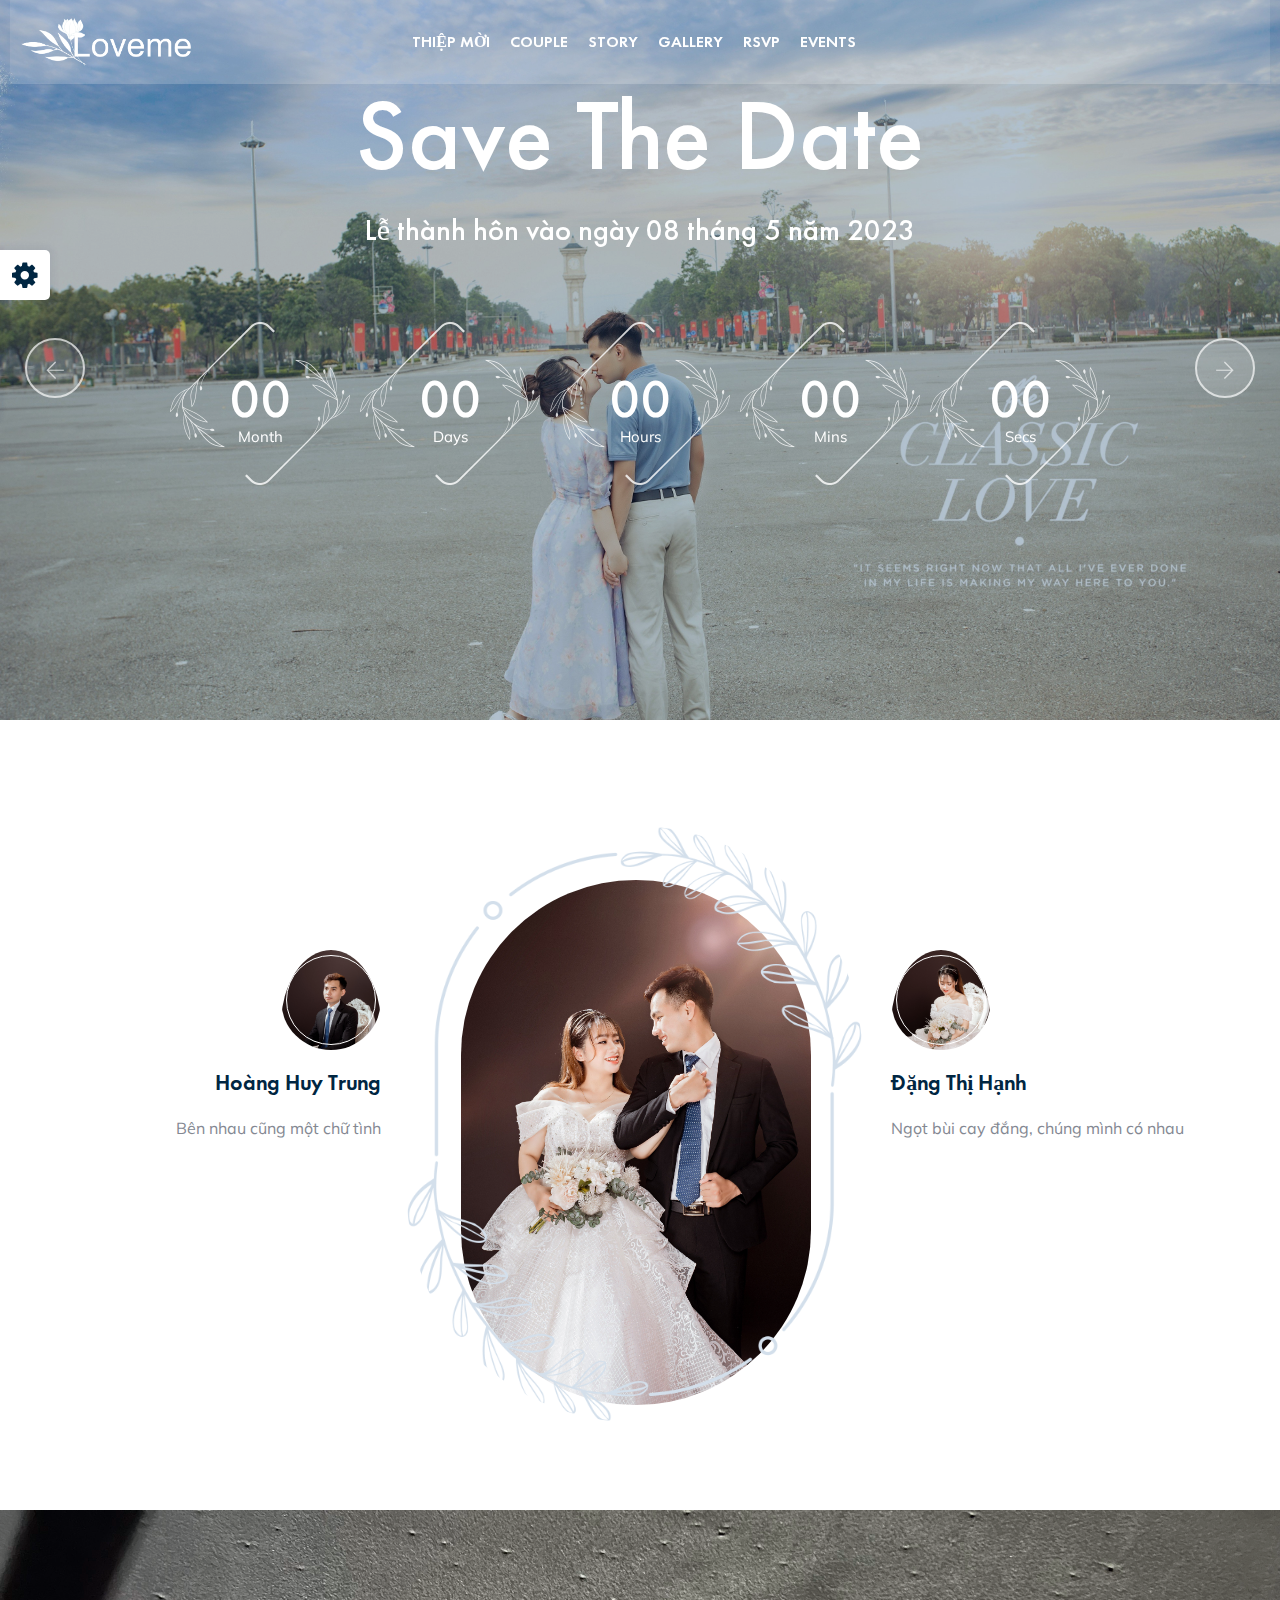
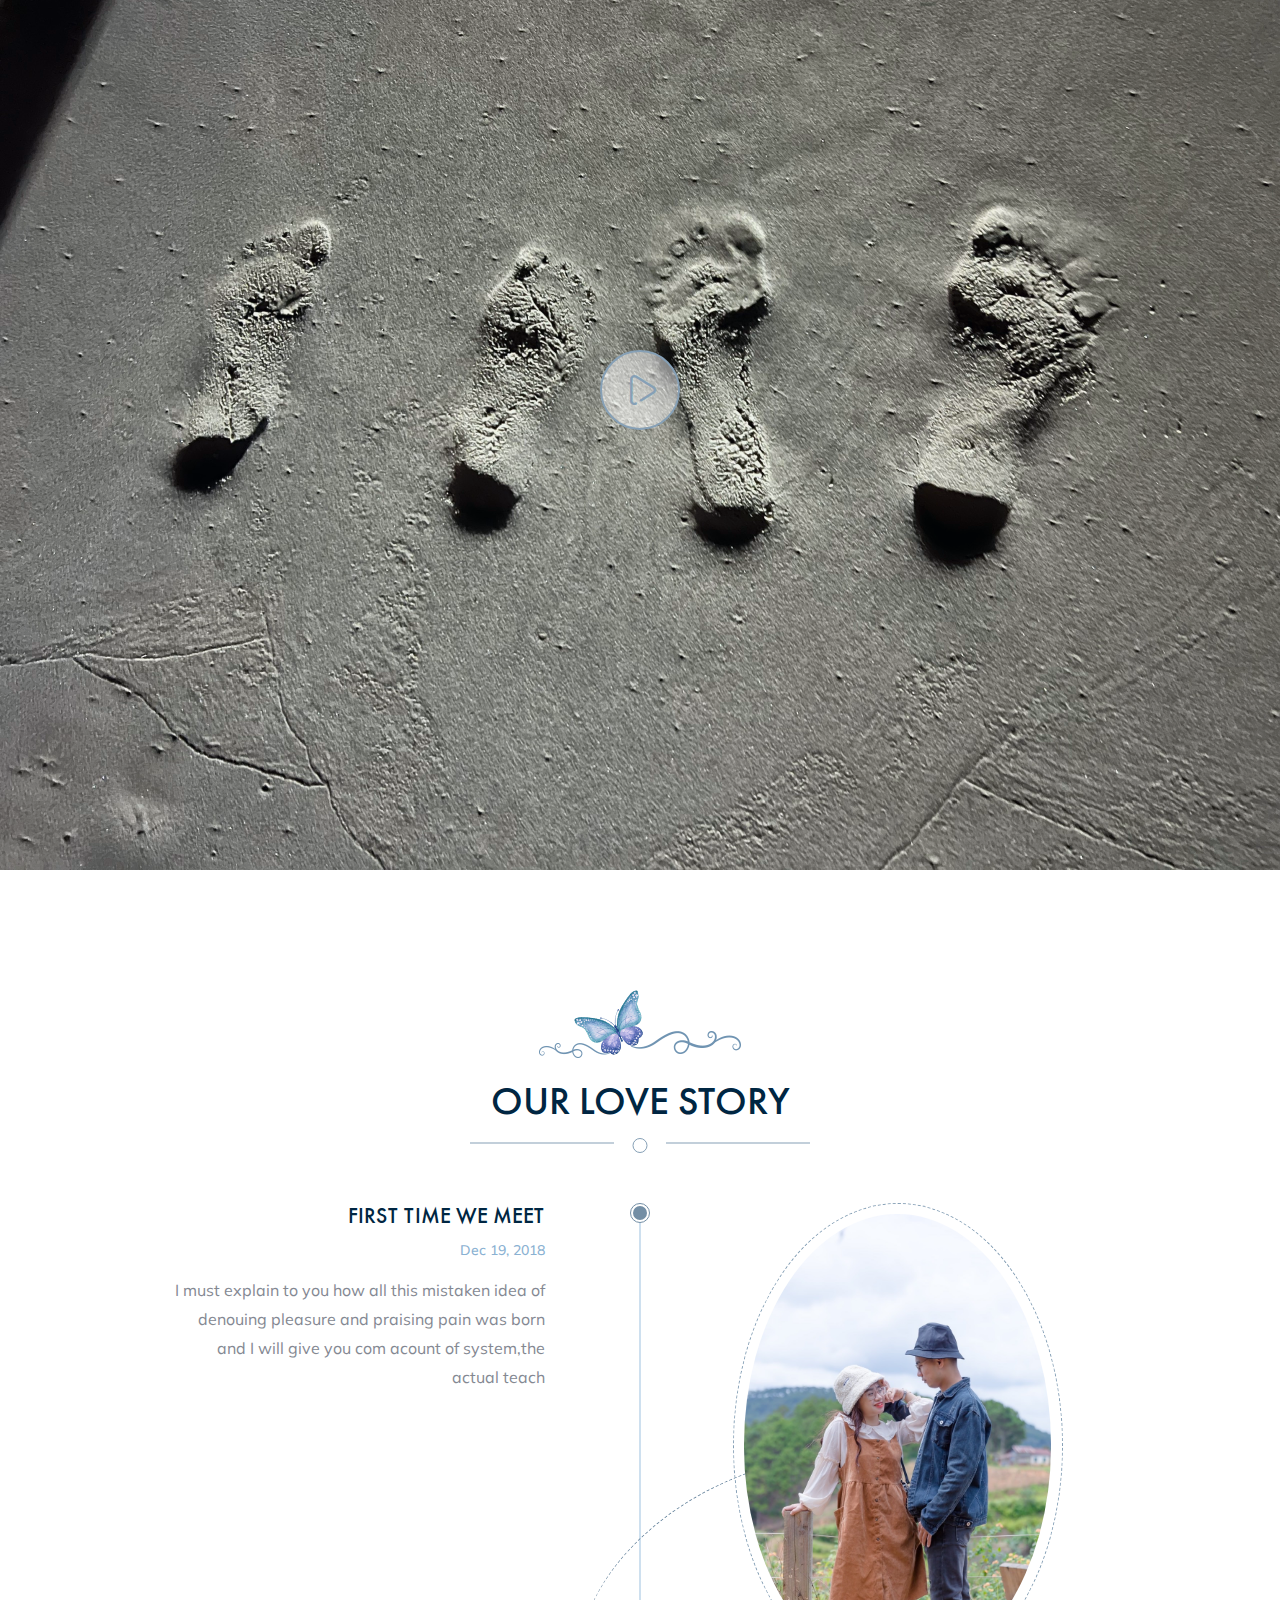
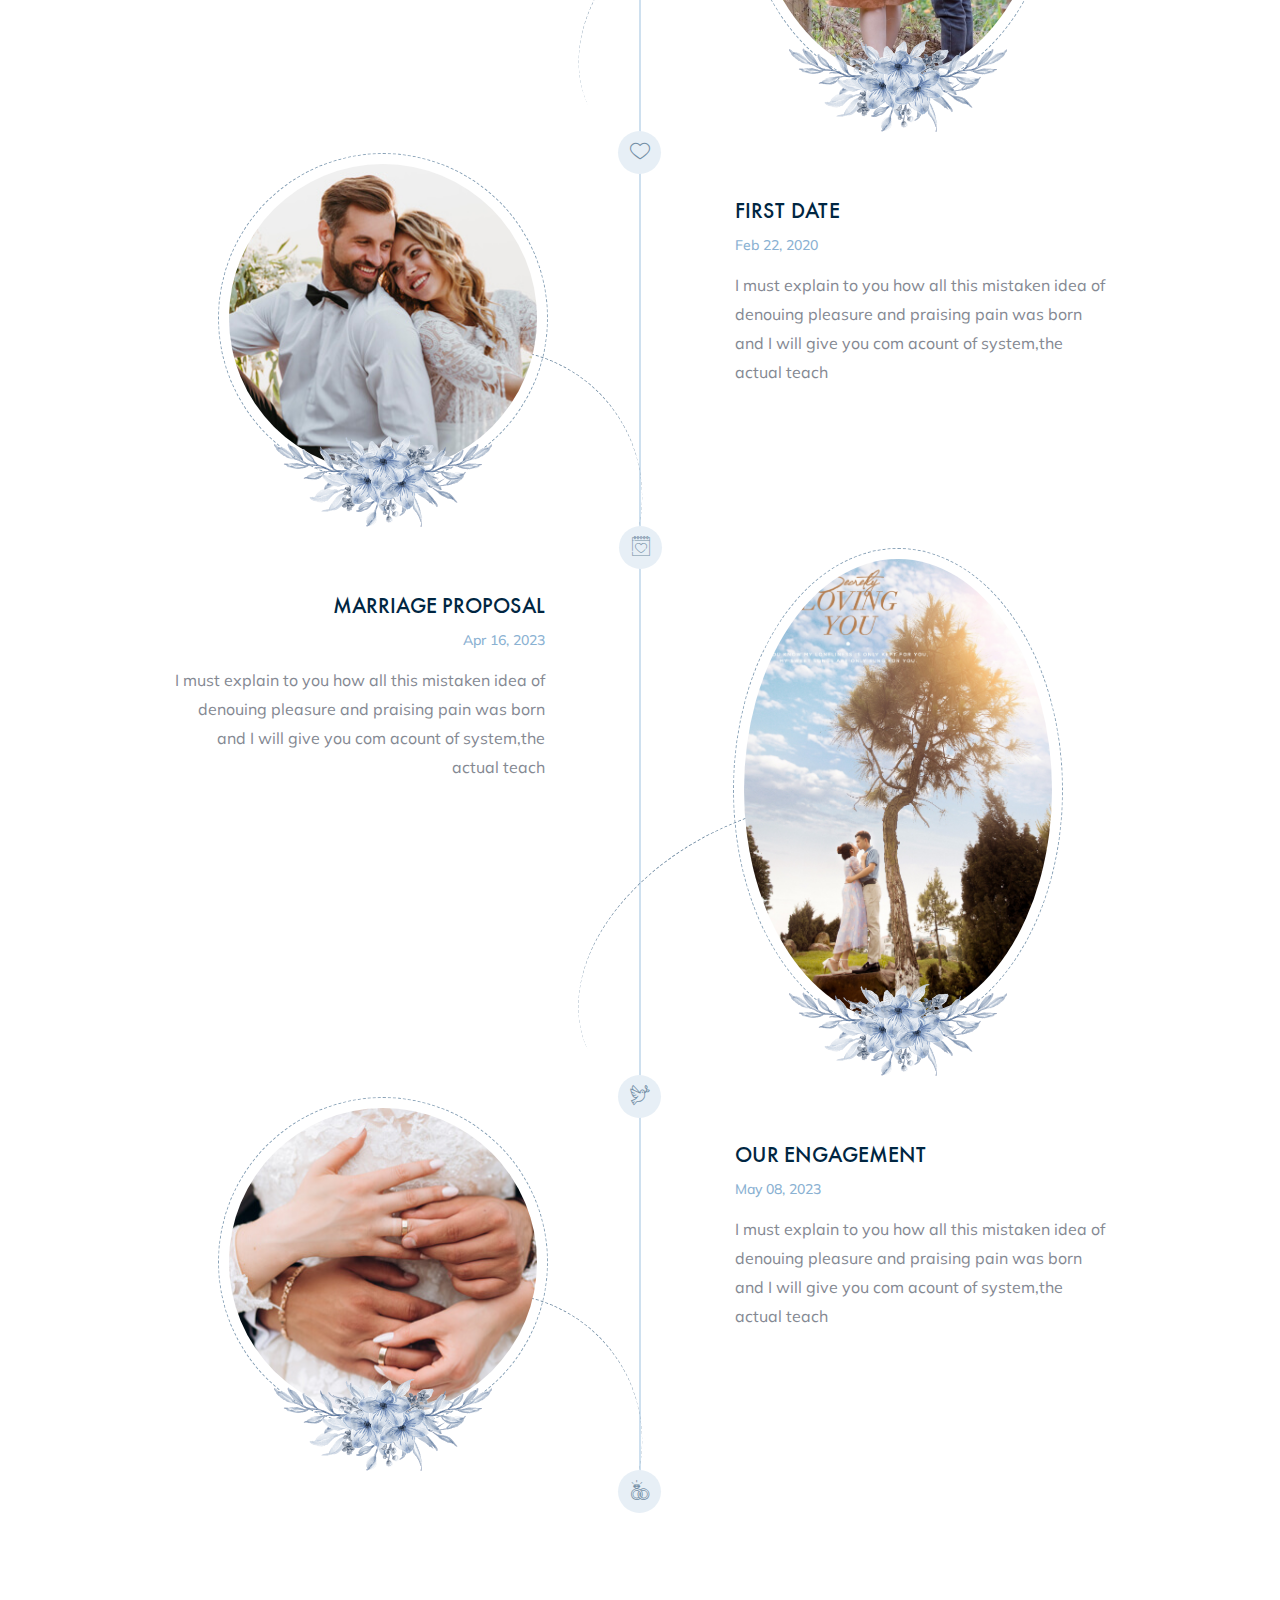
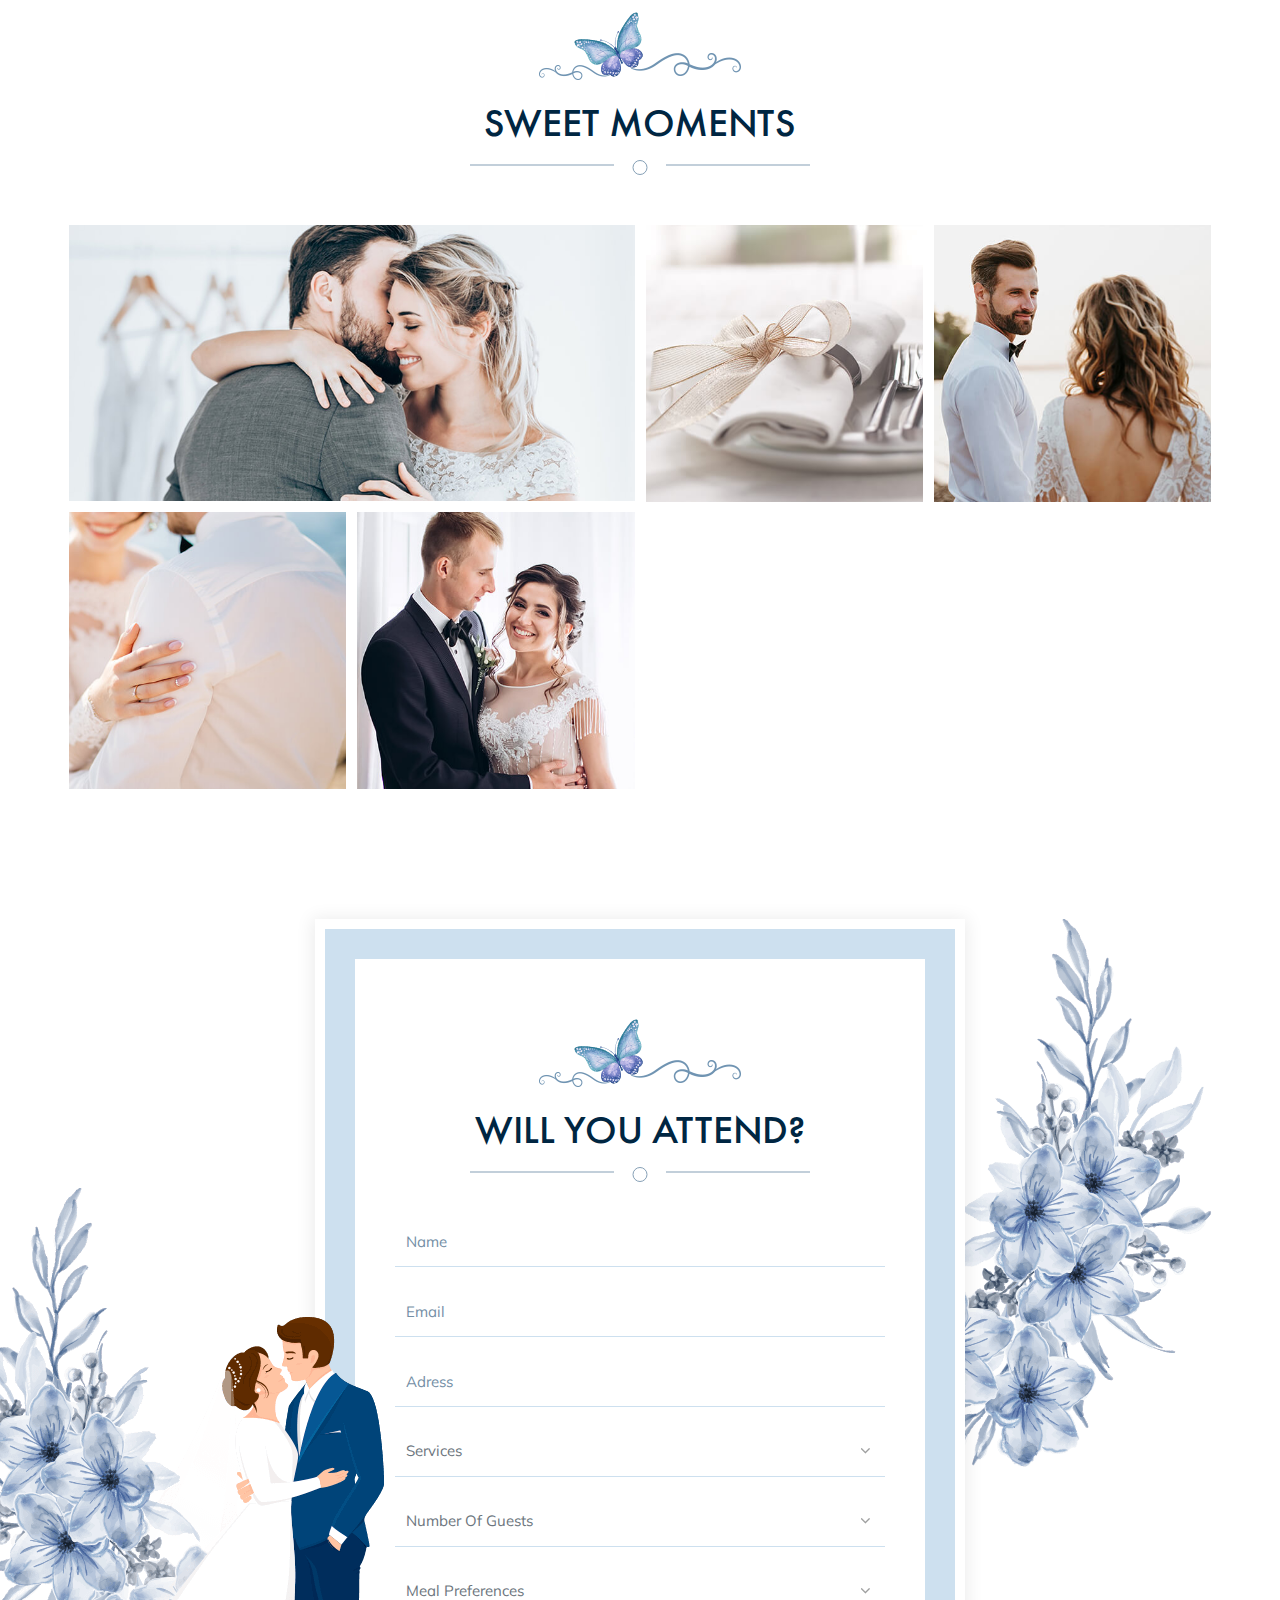
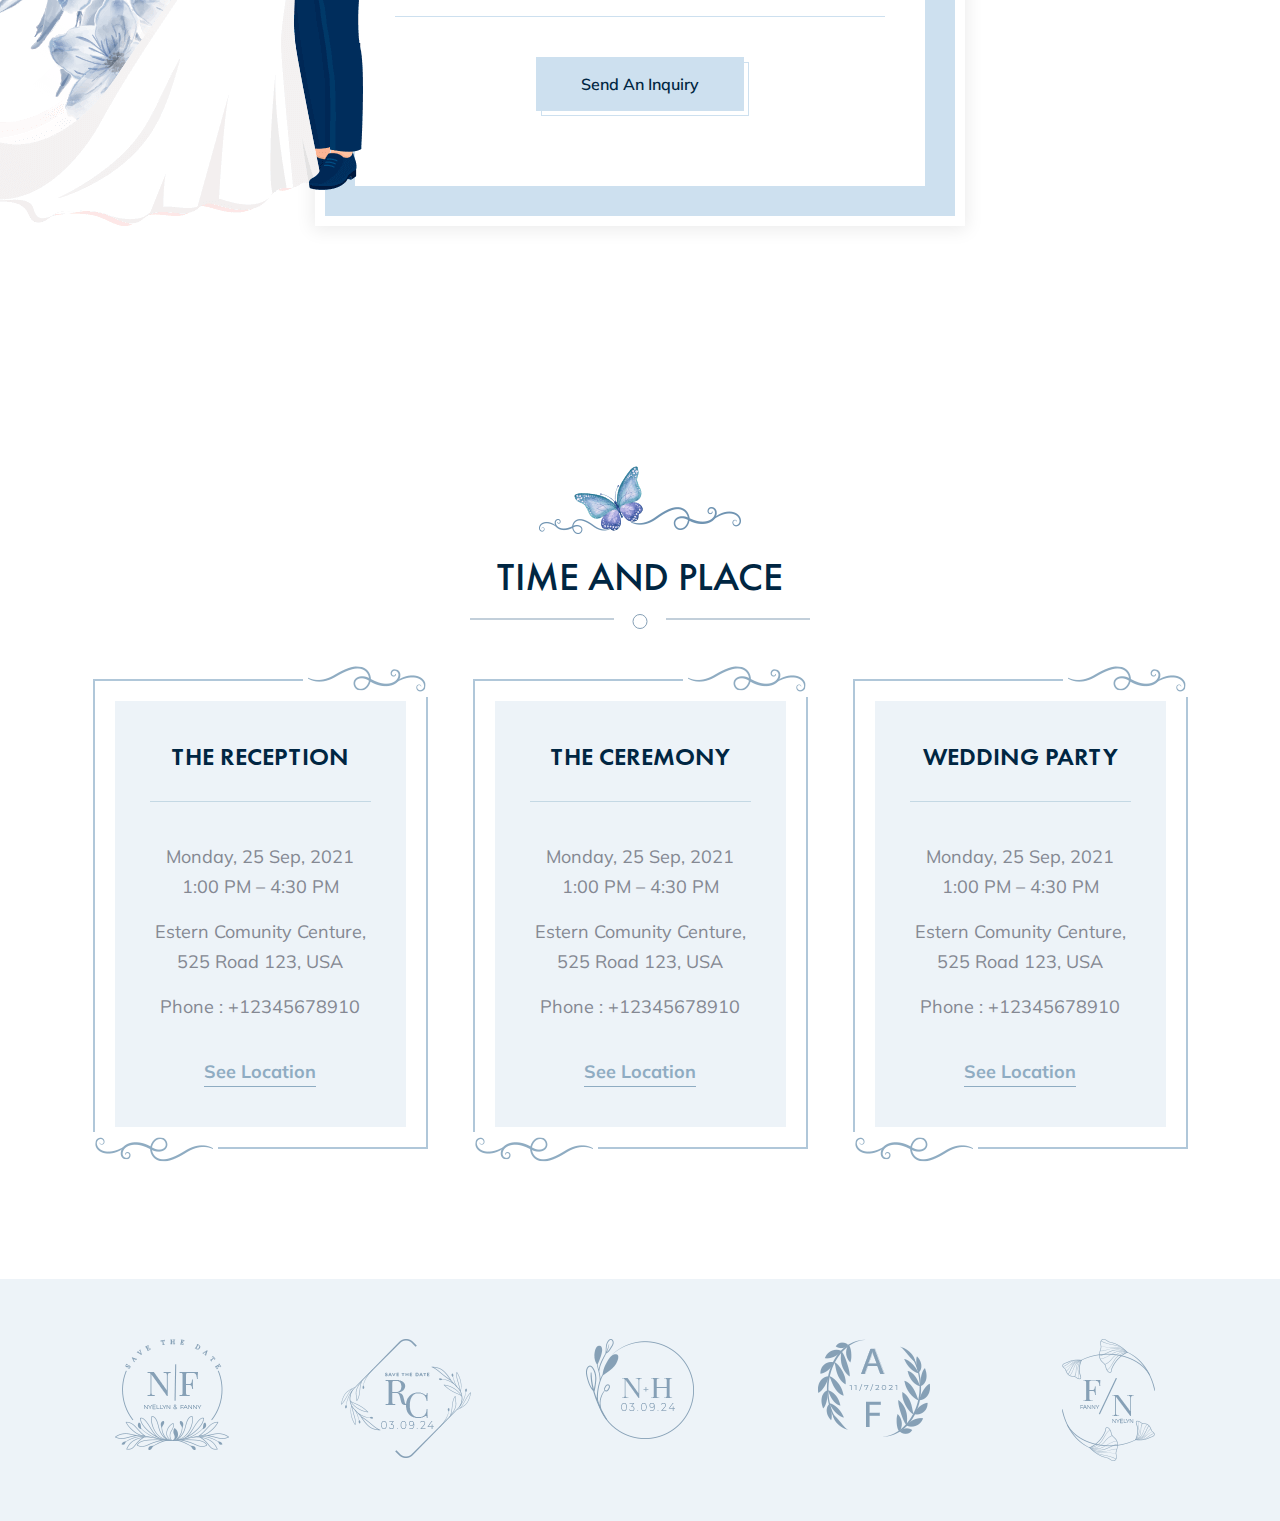
==== index.html @ b0156d52 "init image" ====
<!DOCTYPE html>
<html lang="en">
  <head>
    <meta charset="utf-8" />
    <meta http-equiv="X-UA-Compatible" content="IE=edge" />
    <meta name="viewport" content="width=device-width, initial-scale=1" />
    <meta name="author" content="wpOceans" />
    <link
      rel="shortcut icon"
      type="image/png"
      href="assets/images/favicon.png"
    />
    <title>Trung Hạnh Wedding</title>
    <link href="assets/css/themify-icons.css" rel="stylesheet" />
    <link href="assets/css/font-awesome.min.css" rel="stylesheet" />
    <link href="assets/css/flaticon.css" rel="stylesheet" />
    <link href="assets/css/bootstrap.min.css" rel="stylesheet" />
    <link href="assets/css/magnific-popup.css" rel="stylesheet" />
    <link href="assets/css/animate.css" rel="stylesheet" />
    <link href="assets/css/owl.carousel.css" rel="stylesheet" />
    <link href="assets/css/owl.theme.css" rel="stylesheet" />
    <link href="assets/css/slick.css" rel="stylesheet" />
    <link href="assets/css/slick-theme.css" rel="stylesheet" />
    <link href="assets/css/swiper.min.css" rel="stylesheet" />
    <link href="assets/css/nice-select.css" rel="stylesheet" />
    <link href="assets/css/owl.transitions.css" rel="stylesheet" />
    <link href="assets/css/jquery.fancybox.css" rel="stylesheet" />
    <link href="assets/css/odometer-theme-default.css" rel="stylesheet" />
    <link href="assets/css/style.css" rel="stylesheet" />
  </head>

  <body>
    <!-- start page-wrapper -->
    <div class="page-wrapper">
      <!-- start preloader -->
      <div class="preloader">
        <div class="vertical-centered-box">
          <div class="content">
            <div class="loader-circle"></div>
            <div class="loader-line-mask">
              <div class="loader-line"></div>
            </div>
            <img src="assets/images/favicon.png" alt="" />
          </div>
        </div>
      </div>
      <!-- end preloader -->
      <!-- Start header -->
      <header id="header">
        <div class="wpo-site-header wpo-header-style-3">
          <nav class="navigation navbar navbar-expand-lg navbar-light">
            <div class="container-fluid">
              <div class="row align-items-center">
                <div class="col-lg-3 col-md-3 col-3 d-lg-none dl-block">
                  <div class="mobail-menu">
                    <button type="button" class="navbar-toggler open-btn">
                      <span class="sr-only">Toggle navigation</span>
                      <span class="icon-bar first-angle"></span>
                      <span class="icon-bar middle-angle"></span>
                      <span class="icon-bar last-angle"></span>
                    </button>
                  </div>
                </div>
                <div class="col-lg-2 col-md-6 col-6">
                  <div class="navbar-header">
                    <a class="navbar-brand" href="index.html"
                      ><img src="assets/images/logo-2.png" alt=""
                    /></a>
                  </div>
                </div>
                <div class="col-lg-8 col-md-1 col-1">
                  <div
                    id="navbar"
                    class="collapse navbar-collapse navigation-holder"
                  >
                    <button class="menu-close"><i class="ti-close"></i></button>
                    <ul class="nav navbar-nav mb-2 mb-lg-0">
                      <li>
                        <a href="/thiep-moi.html">Thiệp mời</a>
                      </li>
                      <li>
                        <a href="#couple">Couple</a>
                      </li>
                      <li>
                        <a href="#story">Story</a>
                      </li>
                      <li>
                        <a href="#gallery">Gallery</a>
                      </li>
                      <li>
                        <a href="#RSVP">RSVP</a>
                      </li>
                      <li>
                        <a href="#event">Events</a>
                      </li>
                    </ul>
                  </div>
                  <!-- end of nav-collapse -->
                </div>
              </div>
            </div>
            <!-- end of container -->
          </nav>
        </div>
      </header>
      <!-- end of header -->
      <!-- start of hero -->
      <section class="wpo-hero-slider wpo-hero-style-3">
        <div class="wedding-announcement">
          <div class="couple-text">
            <h2 class="wow slideInUp" data-wow-duration="1s">Save The Date</h2>
            <p class="wow slideInUp" data-wow-duration="1.8s">
              Lễ thành hôn vào ngày 08 tháng 5 năm 2023
            </p>
            <!-- start wpo-wedding-date -->
            <div
              class="wpo-wedding-date wow slideInUp"
              data-wow-duration="2.1s"
            >
              <div class="clock-grids">
                <div id="clock"></div>
              </div>
            </div>
            <!-- end wpo-wedding-date -->
          </div>
        </div>

        <div class="swiper-container">
          <div class="swiper-wrapper">
            <div class="swiper-slide">
              <div
                class="slide-inner slide-bg-image"
                data-background="assets/images/slider/slide-7.jpg"
              ></div>
              <!-- end slide-inner -->
            </div>
            <!-- end swiper-slide -->

            <div class="swiper-slide">
              <div
                class="slide-inner slide-bg-image"
                data-background="assets/images/slider/slide-8.jpg"
              ></div>
              <!-- end slide-inner -->
            </div>
            <!-- end swiper-slide -->

            <div class="swiper-slide">
              <div
                class="slide-inner slide-bg-image"
                data-background="assets/images/slider/slide-9.jpg"
              ></div>
              <!-- end slide-inner -->
            </div>
            <!-- end swiper-slide -->
          </div>
          <!-- end swiper-wrapper -->

          <!-- swipper controls -->
          <div class="swiper-pagination"></div>
          <div class="next-prev-btn">
            <div class="swiper-button-next"></div>
            <div class="swiper-button-prev"></div>
          </div>
        </div>
      </section>
      <!-- end of hero slider -->
      <!-- start couple-section -->
      <section class="couple-section pt-160 section-padding" id="couple">
        <div class="container">
          <div class="row align-items-center">
            <div class="col col-xs-12">
              <div class="couple-area clearfix">
                <div class="text-grid bride">
                  <div class="couple-img">
                    <img src="assets/images/couple/2.jpg" alt="" />
                  </div>
                  <h3>Hoàng Huy Trung</h3>
                  <p>Bên nhau cũng một chữ tình</p>
                </div>
                <div class="middle-couple-pic">
                  <img src="assets/images/couple/1.jpg" alt="" />
                  <div class="frame-img">
                    <img src="assets/images/couple/shape.png" alt="" />
                  </div>
                </div>
                <div class="text-grid groom">
                  <div class="couple-img">
                    <img src="assets/images/couple/3.jpg" alt="" />
                  </div>
                  <h3>Đặng Thị Hạnh</h3>
                  <p>Ngọt bùi cay đắng, chúng mình có nhau</p>
                </div>
              </div>
            </div>
          </div>
        </div>
        <!-- end container -->
      </section>
      <!-- end couple-section -->
      <!-- start wpo-video-section -->
      <section class="wpo-video-section-s2">
        <h2 class="hidden">some</h2>
        <div class="wpo-video-item">
          <div class="wpo-video-img">
            <img src="assets/images/cta2.jpg" alt="" />
            <a
              href="https://www.youtube.com/embed/teLhLLlhfzc"
              class="video-btn"
              data-type="iframe"
              ><i class="fi flaticon-play"></i
            ></a>
          </div>
        </div>
      </section>
      <!-- end wpo-video-section-->

      <!-- start story-section -->
      <section class="story-section section-padding" id="story">
        <div class="container">
          <div class="row">
            <div class="wpo-section-title-s2">
              <div class="section-title-simg">
                <img src="assets/images/section-title2.png" alt="" />
              </div>
              <h2>Our Love Story</h2>
              <div class="section-title-img">
                <div class="round-ball"></div>
              </div>
            </div>
          </div>

          <div class="row">
            <div class="col col-xs-12">
              <div class="story-timeline">
                <div class="round-shape"></div>
                <div class="row">
                  <div class="col col-lg-6 col-12">
                    <div class="story-text right-align-text">
                      <h3>First time we meet</h3>
                      <span class="date">Dec 19, 2018</span>
                      <p>
                        I must explain to you how all this mistaken idea of
                        denouing pleasure and praising pain was born and I will
                        give you com acount of system,the actual teach
                      </p>
                    </div>
                  </div>
                  <div class="col col-lg-6 col-12">
                    <div class="img-holder">
                      <img
                        src="assets/images/story/1.jpg"
                        alt
                        class="img img-responsive"
                      />
                      <div class="story-shape-img">
                        <img src="assets/images/story/shape.png" alt="" />
                      </div>
                    </div>
                  </div>
                </div>
                <div class="row">
                  <div class="col col-lg-6 col-12">
                    <div class="img-holder right-align-text left-site">
                      <img
                        src="assets/images/story/2.jpg"
                        alt
                        class="img img-responsive"
                      />
                      <div class="story-shape-img">
                        <img src="assets/images/story/shape.png" alt="" />
                      </div>
                    </div>
                  </div>
                  <div class="col col-lg-6 col-12 text-holder">
                    <span class="heart">
                      <i class="fi flaticon-heart"></i>
                    </span>
                    <div class="story-text">
                      <h3>First Date</h3>
                      <span class="date">Feb 22, 2020</span>
                      <p>
                        I must explain to you how all this mistaken idea of
                        denouing pleasure and praising pain was born and I will
                        give you com acount of system,the actual teach
                      </p>
                    </div>
                  </div>
                </div>
                <div class="row">
                  <div class="col col-lg-6 col-12 text-holder right-heart">
                    <span class="heart">
                      <i class="fi flaticon-calendar"></i>
                    </span>
                    <div class="story-text right-align-text">
                      <h3>Marriage Proposal</h3>
                      <span class="date">Apr 16, 2023</span>
                      <p>
                        I must explain to you how all this mistaken idea of
                        denouing pleasure and praising pain was born and I will
                        give you com acount of system,the actual teach
                      </p>
                    </div>
                  </div>
                  <div class="col col-lg-6 col-12">
                    <div class="img-holder right-align-text">
                      <img
                        src="assets/images/story/3.jpg"
                        alt
                        class="img img-responsive"
                      />
                      <div class="story-shape-img">
                        <img src="assets/images/story/shape.png" alt="" />
                      </div>
                    </div>
                  </div>
                </div>
                <div class="row">
                  <div class="col col-lg-6 col-12">
                    <div class="img-holder video-holder left-site">
                      <img
                        src="assets/images/story/4.jpg"
                        alt
                        class="img img-responsive"
                      />
                      <div class="story-shape-img">
                        <img src="assets/images/story/shape.png" alt="" />
                      </div>
                    </div>
                  </div>
                  <div class="col col-lg-6 col-12 text-holder">
                    <span class="heart">
                      <i class="fi flaticon-dove"></i>
                    </span>
                    <div class="story-text">
                      <h3>Our Engagement</h3>
                      <span class="date">May 08, 2023</span>
                      <p>
                        I must explain to you how all this mistaken idea of
                        denouing pleasure and praising pain was born and I will
                        give you com acount of system,the actual teach
                      </p>
                    </div>
                  </div>
                </div>
                <div class="row">
                  <div class="col offset-lg-6 col-lg-6 col-12 text-holder">
                    <span class="heart">
                      <i class="fi flaticon-wedding-rings"></i>
                    </span>
                  </div>
                </div>
              </div>
            </div>
          </div>
          <!-- end row -->
        </div>
        <!-- end container -->
      </section>
      <!-- end story-section -->

      <!-- start wpo-portfolio-section -->
      <section class="wpo-portfolio-section-s2 section-padding" id="gallery">
        <div class="container-fluid">
          <div class="row">
            <div class="wpo-section-title-s2">
              <div class="section-title-simg">
                <img src="assets/images/section-title2.png" alt="" />
              </div>
              <h2>Sweet Moments</h2>
              <div class="section-title-img">
                <div class="round-ball"></div>
              </div>
            </div>
          </div>
          <div class="sortable-gallery">
            <div class="row">
              <div class="col-lg-12">
                <div class="portfolio-grids gallery-container clearfix">
                  <div class="grid">
                    <div class="img-holder">
                      <a
                        href="assets/images/portfolio/7.jpg"
                        class="fancybox"
                        data-fancybox-group="gall-1"
                      >
                        <img
                          src="assets/images/portfolio/7.jpg"
                          alt
                          class="img img-responsive"
                        />
                        <div class="hover-content">
                          <i class="ti-plus"></i>
                        </div>
                      </a>
                    </div>
                  </div>
                  <div class="grid">
                    <div class="img-holder">
                      <a
                        href="assets/images/portfolio/8.jpg"
                        class="fancybox"
                        data-fancybox-group="gall-1"
                      >
                        <img
                          src="assets/images/portfolio/8.jpg"
                          alt
                          class="img img-responsive"
                        />
                        <div class="hover-content">
                          <i class="ti-plus"></i>
                        </div>
                      </a>
                    </div>
                  </div>
                  <div class="grid">
                    <div class="img-holder">
                      <a
                        href="assets/images/portfolio/9.jpg"
                        class="fancybox"
                        data-fancybox-group="gall-1"
                      >
                        <img
                          src="assets/images/portfolio/9.jpg"
                          alt
                          class="img img-responsive"
                        />
                        <div class="hover-content">
                          <i class="ti-plus"></i>
                        </div>
                      </a>
                    </div>
                  </div>
                  <div class="grid">
                    <div class="img-holder">
                      <a
                        href="assets/images/portfolio/10.jpg"
                        class="fancybox"
                        data-fancybox-group="gall-1"
                      >
                        <img
                          src="assets/images/portfolio/10.jpg"
                          alt
                          class="img img-responsive"
                        />
                        <div class="hover-content">
                          <i class="ti-plus"></i>
                        </div>
                      </a>
                    </div>
                  </div>
                  <div class="grid">
                    <div class="img-holder">
                      <a
                        href="assets/images/portfolio/11.jpg"
                        class="fancybox"
                        data-fancybox-group="gall-1"
                      >
                        <img
                          src="assets/images/portfolio/11.jpg"
                          alt
                          class="img img-responsive"
                        />
                        <div class="hover-content">
                          <i class="ti-plus"></i>
                        </div>
                      </a>
                    </div>
                  </div>
                  <div class="grid">
                    <div class="img-holder">
                      <a
                        href="assets/images/portfolio/12.jpg"
                        class="fancybox"
                        data-fancybox-group="gall-1"
                      >
                        <img
                          src="assets/images/portfolio/12.jpg"
                          alt
                          class="img img-responsive"
                        />
                        <div class="hover-content">
                          <i class="ti-plus"></i>
                        </div>
                      </a>
                    </div>
                  </div>
                </div>
              </div>
            </div>
          </div>
        </div>
        <!-- end container -->
      </section>
      <!-- end wpo-portfolio-section -->

      <!-- start of wpo-contact-section -->
      <section class="wpo-contact-section section-padding" id="RSVP">
        <div class="container">
          <div class="wpo-contact-section-wrapper">
            <div class="wpo-contact-form-area">
              <div class="wpo-section-title-s2">
                <div class="section-title-simg">
                  <img src="assets/images/section-title2.png" alt="" />
                </div>
                <h2>WILL YOU ATTEND?</h2>
                <div class="section-title-img">
                  <div class="round-ball"></div>
                </div>
              </div>
              <form
                method="post"
                class="contact-validation-active"
                id="contact-form-main"
              >
                <div>
                  <input
                    type="text"
                    class="form-control"
                    name="name"
                    id="name"
                    placeholder="Name"
                  />
                </div>
                <div>
                  <input
                    type="email"
                    class="form-control"
                    name="email"
                    id="email"
                    placeholder="Email"
                  />
                </div>
                <div>
                  <input
                    type="text"
                    class="form-control"
                    name="adress"
                    id="adress"
                    placeholder="Adress"
                  />
                </div>
                <div>
                  <select name="service" class="form-control">
                    <option disabled="disabled" selected>Services</option>
                    <option>Photography</option>
                    <option>The Rehearsal Dinner</option>
                    <option>The Afterparty</option>
                    <option>Videographers</option>
                    <option>Perfect Cake</option>
                    <option>All Of The Above</option>
                  </select>
                </div>
                <div>
                  <select name="guest" class="form-control">
                    <option disabled="disabled" selected>
                      Number Of Guests
                    </option>
                    <option>01</option>
                    <option>02</option>
                    <option>03</option>
                    <option>04</option>
                    <option>05</option>
                  </select>
                </div>
                <div>
                  <select name="meal" class="form-control last">
                    <option disabled="disabled" selected>
                      Meal Preferences
                    </option>
                    <option>Chicken Soup</option>
                    <option>Motton Kabab</option>
                    <option>Chicken BBQ</option>
                    <option>Mix Salad</option>
                    <option>Beef Ribs</option>
                  </select>
                </div>
                <div class="submit-area">
                  <button type="submit" class="theme-btn-s3">
                    Send An Inquiry
                  </button>
                  <div id="c-loader">
                    <i class="ti-reload"></i>
                  </div>
                </div>
                <div class="clearfix error-handling-messages">
                  <div id="success">Thank you</div>
                  <div id="error">
                    Error occurred while sending email. Please try again later.
                  </div>
                </div>
              </form>
              <div class="border-style"></div>
            </div>
            <div class="vector-1">
              <img src="assets/images/contact/1.png" alt="" />
            </div>
            <div class="vector-2">
              <img src="assets/images/contact/2.png" alt="" />
            </div>
          </div>
        </div>
      </section>
      <!-- end of wpo-contact-section -->

      <!-- start wpo-event-section -->
      <section class="wpo-event-section section-padding" id="event">
        <div class="container">
          <div class="row">
            <div class="wpo-section-title-s2">
              <div class="section-title-simg">
                <img src="assets/images/section-title2.png" alt="" />
              </div>
              <h2>TIME AND PLACE</h2>
              <div class="section-title-img">
                <div class="round-ball"></div>
              </div>
            </div>
          </div>
          <div class="wpo-event-wrap">
            <div class="row">
              <div class="col col-lg-4 col-md-6 col-12">
                <div class="wpo-event-item">
                  <div class="wpo-event-text">
                    <h2>The Reception</h2>
                    <ul>
                      <li>Monday, 25 Sep, 2021 1:00 PM – 4:30 PM</li>
                      <li>Estern Comunity Centure, 525 Road 123, USA</li>
                      <li>Phone : +12345678910</li>

                      <li>
                        <a
                          class="popup-gmaps"
                          href="https://www.google.com/maps/embed?pb=!1m18!1m12!1m3!1d25211.21212385712!2d144.95275648773628!3d-37.82748510398018!2m3!1f0!2f0!3f0!3m2!1i1024!2i768!4f13.1!3m3!1m2!1s0x6ad642af0f11fd81%3A0x5045675218ce7e0!2zTWVsYm91cm5lIFZJQyAzMDA0LCDgpoXgprjgp43gpp_gp43gprDgp4fgprLgpr_gpq_gprzgpr4!5e0!3m2!1sbn!2sbd!4v1503742051881"
                          >See Location</a
                        >
                      </li>
                    </ul>
                  </div>
                  <div class="event-shape-1">
                    <img src="assets/images/event-shape-1.png" alt="" />
                  </div>
                  <div class="event-shape-2">
                    <img src="assets/images/event-shape-2.png" alt="" />
                  </div>
                </div>
              </div>
              <div class="col col-lg-4 col-md-6 col-12">
                <div class="wpo-event-item">
                  <div class="wpo-event-text">
                    <h2>THE CEREMONY</h2>
                    <ul>
                      <li>Monday, 25 Sep, 2021 1:00 PM – 4:30 PM</li>
                      <li>Estern Comunity Centure, 525 Road 123, USA</li>
                      <li>Phone : +12345678910</li>

                      <li>
                        <a
                          class="popup-gmaps"
                          href="https://www.google.com/maps/embed?pb=!1m18!1m12!1m3!1d25211.21212385712!2d144.95275648773628!3d-37.82748510398018!2m3!1f0!2f0!3f0!3m2!1i1024!2i768!4f13.1!3m3!1m2!1s0x6ad642af0f11fd81%3A0x5045675218ce7e0!2zTWVsYm91cm5lIFZJQyAzMDA0LCDgpoXgprjgp43gpp_gp43gprDgp4fgprLgpr_gpq_gprzgpr4!5e0!3m2!1sbn!2sbd!4v1503742051881"
                          >See Location</a
                        >
                      </li>
                    </ul>
                  </div>
                  <div class="event-shape-1">
                    <img src="assets/images/event-shape-1.png" alt="" />
                  </div>
                  <div class="event-shape-2">
                    <img src="assets/images/event-shape-2.png" alt="" />
                  </div>
                </div>
              </div>
              <div class="col col-lg-4 col-md-6 col-12">
                <div class="wpo-event-item">
                  <div class="wpo-event-text">
                    <h2>Wedding Party</h2>
                    <ul>
                      <li>Monday, 25 Sep, 2021 1:00 PM – 4:30 PM</li>
                      <li>Estern Comunity Centure, 525 Road 123, USA</li>
                      <li>Phone : +12345678910</li>

                      <li>
                        <a
                          class="popup-gmaps"
                          href="https://www.google.com/maps/embed?pb=!1m18!1m12!1m3!1d25211.21212385712!2d144.95275648773628!3d-37.82748510398018!2m3!1f0!2f0!3f0!3m2!1i1024!2i768!4f13.1!3m3!1m2!1s0x6ad642af0f11fd81%3A0x5045675218ce7e0!2zTWVsYm91cm5lIFZJQyAzMDA0LCDgpoXgprjgp43gpp_gp43gprDgp4fgprLgpr_gpq_gprzgpr4!5e0!3m2!1sbn!2sbd!4v1503742051881"
                          >See Location</a
                        >
                      </li>
                    </ul>
                  </div>
                  <div class="event-shape-1">
                    <img src="assets/images/event-shape-1.png" alt="" />
                  </div>
                  <div class="event-shape-2">
                    <img src="assets/images/event-shape-2.png" alt="" />
                  </div>
                </div>
              </div>
            </div>
          </div>
        </div>
        <!-- end container -->
      </section>
      <!-- end wpo-event-section -->
      <!-- start wpo-partners-section -->
      <section class="wpo-partners-section-s3">
        <h2 class="hidden">Partners</h2>
        <div class="container">
          <div class="row">
            <div class="col col-xs-12">
              <div class="partner-grids partners-slider owl-carousel">
                <div class="grid">
                  <img src="assets/images/partners/1.png" alt />
                </div>
                <div class="grid">
                  <img src="assets/images/partners/2.png" alt />
                </div>
                <div class="grid">
                  <img src="assets/images/partners/3.png" alt />
                </div>
                <div class="grid">
                  <img src="assets/images/partners/4.png" alt />
                </div>
                <div class="grid">
                  <img src="assets/images/partners/5.png" alt />
                </div>
              </div>
            </div>
          </div>
        </div>
        <!-- end container -->
      </section>
      <!-- end wpo-partners-section-->

      <!-- color-switcher -->
      <div class="color-switcher-wrap">
        <div class="color-switcher-item">
          <div class="color-toggle-btn">
            <i class="fa fa-cog"></i>
          </div>
          <ul id="switcher">
            <li class="btn btn1" id="Button1"></li>
            <li class="btn btn2" id="Button2"></li>
            <li class="btn btn3" id="Button3"></li>
            <li class="btn btn4" id="Button4"></li>
            <li class="btn btn5" id="Button5"></li>
            <li class="btn btn6" id="Button6"></li>
            <li class="btn btn7" id="Button7"></li>
            <li class="btn btn8" id="Button8"></li>
            <li class="btn btn9" id="Button9"></li>
            <li class="btn btn10" id="Button10"></li>
            <li class="btn btn11" id="Button11"></li>
            <li class="btn btn12" id="Button12"></li>
          </ul>
        </div>
      </div>
    </div>
    <!-- end of page-wrapper -->

    <!-- All JavaScript files
    ================================================== -->
    <script src="assets/js/jquery.min.js"></script>
    <script src="assets/js/bootstrap.bundle.min.js"></script>
    <!-- Plugins for this template -->
    <script src="assets/js/modernizr.custom.js"></script>
    <script src="assets/js/jquery.dlmenu.js"></script>
    <script src="assets/js/jquery-plugin-collection.js"></script>
    <!-- Custom script for this template -->
    <script src="assets/js/script.js"></script>
  </body>
</html>
---- assets/css/themify-icons.css ----
@font-face {
    font-family: 'themify';
    src: url('../fonts/themify.eot?-fvbane');
    src: url('../fonts/themify.eot?#iefix-fvbane') format('embedded-opentype'), url('../fonts/themify.woff?-fvbane') format('woff'), url('../fonts/themify.ttf?-fvbane') format('truetype'), url('../fonts/themify.svg?-fvbane#themify') format('svg');
    font-weight: normal;
    font-style: normal;
}

[class^="ti-"],
[class*=" ti-"] {
    font-family: 'themify';
    speak: none;
    font-style: normal;
    font-weight: normal;
    font-variant: normal;
    text-transform: none;
    line-height: 1;
    /* Better Font Rendering =========== */
    -webkit-font-smoothing: antialiased;
    -moz-osx-font-smoothing: grayscale;
}

.ti-wand:before {
    content: "\e600";
}

.ti-volume:before {
    content: "\e601";
}

.ti-user:before {
    content: "\e602";
}

.ti-unlock:before {
    content: "\e603";
}

.ti-unlink:before {
    content: "\e604";
}

.ti-trash:before {
    content: "\e605";
}

.ti-thought:before {
    content: "\e606";
}

.ti-target:before {
    content: "\e607";
}

.ti-tag:before {
    content: "\e608";
}

.ti-tablet:before {
    content: "\e609";
}

.ti-star:before {
    content: "\e60a";
}

.ti-spray:before {
    content: "\e60b";
}

.ti-signal:before {
    content: "\e60c";
}

.ti-shopping-cart:before {
    content: "\e60d";
}

.ti-shopping-cart-full:before {
    content: "\e60e";
}

.ti-settings:before {
    content: "\e60f";
}

.ti-search:before {
    content: "\e610";
}

.ti-zoom-in:before {
    content: "\e611";
}

.ti-zoom-out:before {
    content: "\e612";
}

.ti-cut:before {
    content: "\e613";
}

.ti-ruler:before {
    content: "\e614";
}

.ti-ruler-pencil:before {
    content: "\e615";
}

.ti-ruler-alt:before {
    content: "\e616";
}

.ti-bookmark:before {
    content: "\e617";
}

.ti-bookmark-alt:before {
    content: "\e618";
}

.ti-reload:before {
    content: "\e619";
}

.ti-plus:before {
    content: "\e61a";
}

.ti-pin:before {
    content: "\e61b";
}

.ti-pencil:before {
    content: "\e61c";
}

.ti-pencil-alt:before {
    content: "\e61d";
}

.ti-paint-roller:before {
    content: "\e61e";
}

.ti-paint-bucket:before {
    content: "\e61f";
}

.ti-na:before {
    content: "\e620";
}

.ti-mobile:before {
    content: "\e621";
}

.ti-minus:before {
    content: "\e622";
}

.ti-medall:before {
    content: "\e623";
}

.ti-medall-alt:before {
    content: "\e624";
}

.ti-marker:before {
    content: "\e625";
}

.ti-marker-alt:before {
    content: "\e626";
}

.ti-arrow-up:before {
    content: "\e627";
}

.ti-arrow-right:before {
    content: "\e628";
}

.ti-arrow-left:before {
    content: "\e629";
}

.ti-arrow-down:before {
    content: "\e62a";
}

.ti-lock:before {
    content: "\e62b";
}

.ti-location-arrow:before {
    content: "\e62c";
}

.ti-link:before {
    content: "\e62d";
}

.ti-layout:before {
    content: "\e62e";
}

.ti-layers:before {
    content: "\e62f";
}

.ti-layers-alt:before {
    content: "\e630";
}

.ti-key:before {
    content: "\e631";
}

.ti-import:before {
    content: "\e632";
}

.ti-image:before {
    content: "\e633";
}

.ti-heart:before {
    content: "\e634";
}

.ti-heart-broken:before {
    content: "\e635";
}

.ti-hand-stop:before {
    content: "\e636";
}

.ti-hand-open:before {
    content: "\e637";
}

.ti-hand-drag:before {
    content: "\e638";
}

.ti-folder:before {
    content: "\e639";
}

.ti-flag:before {
    content: "\e63a";
}

.ti-flag-alt:before {
    content: "\e63b";
}

.ti-flag-alt-2:before {
    content: "\e63c";
}

.ti-eye:before {
    content: "\e63d";
}

.ti-export:before {
    content: "\e63e";
}

.ti-exchange-vertical:before {
    content: "\e63f";
}

.ti-desktop:before {
    content: "\e640";
}

.ti-cup:before {
    content: "\e641";
}

.ti-crown:before {
    content: "\e642";
}

.ti-comments:before {
    content: "\e643";
}

.ti-comment:before {
    content: "\e644";
}

.ti-comment-alt:before {
    content: "\e645";
}

.ti-close:before {
    content: "\e646";
}

.ti-clip:before {
    content: "\e647";
}

.ti-angle-up:before {
    content: "\e648";
}

.ti-angle-right:before {
    content: "\e649";
}

.ti-angle-left:before {
    content: "\e64a";
}

.ti-angle-down:before {
    content: "\e64b";
}

.ti-check:before {
    content: "\e64c";
}

.ti-check-box:before {
    content: "\e64d";
}

.ti-camera:before {
    content: "\e64e";
}

.ti-announcement:before {
    content: "\e64f";
}

.ti-brush:before {
    content: "\e650";
}

.ti-briefcase:before {
    content: "\e651";
}

.ti-bolt:before {
    content: "\e652";
}

.ti-bolt-alt:before {
    content: "\e653";
}

.ti-blackboard:before {
    content: "\e654";
}

.ti-bag:before {
    content: "\e655";
}

.ti-move:before {
    content: "\e656";
}

.ti-arrows-vertical:before {
    content: "\e657";
}

.ti-arrows-horizontal:before {
    content: "\e658";
}

.ti-fullscreen:before {
    content: "\e659";
}

.ti-arrow-top-right:before {
    content: "\e65a";
}

.ti-arrow-top-left:before {
    content: "\e65b";
}

.ti-arrow-circle-up:before {
    content: "\e65c";
}

.ti-arrow-circle-right:before {
    content: "\e65d";
}

.ti-arrow-circle-left:before {
    content: "\e65e";
}

.ti-arrow-circle-down:before {
    content: "\e65f";
}

.ti-angle-double-up:before {
    content: "\e660";
}

.ti-angle-double-right:before {
    content: "\e661";
}

.ti-angle-double-left:before {
    content: "\e662";
}

.ti-angle-double-down:before {
    content: "\e663";
}

.ti-zip:before {
    content: "\e664";
}

.ti-world:before {
    content: "\e665";
}

.ti-wheelchair:before {
    content: "\e666";
}

.ti-view-list:before {
    content: "\e667";
}

.ti-view-list-alt:before {
    content: "\e668";
}

.ti-view-grid:before {
    content: "\e669";
}

.ti-uppercase:before {
    content: "\e66a";
}

.ti-upload:before {
    content: "\e66b";
}

.ti-underline:before {
    content: "\e66c";
}

.ti-truck:before {
    content: "\e66d";
}

.ti-timer:before {
    content: "\e66e";
}

.ti-ticket:before {
    content: "\e66f";
}

.ti-thumb-up:before {
    content: "\e670";
}

.ti-thumb-down:before {
    content: "\e671";
}

.ti-text:before {
    content: "\e672";
}

.ti-stats-up:before {
    content: "\e673";
}

.ti-stats-down:before {
    content: "\e674";
}

.ti-split-v:before {
    content: "\e675";
}

.ti-split-h:before {
    content: "\e676";
}

.ti-smallcap:before {
    content: "\e677";
}

.ti-shine:before {
    content: "\e678";
}

.ti-shift-right:before {
    content: "\e679";
}

.ti-shift-left:before {
    content: "\e67a";
}

.ti-shield:before {
    content: "\e67b";
}

.ti-notepad:before {
    content: "\e67c";
}

.ti-server:before {
    content: "\e67d";
}

.ti-quote-right:before {
    content: "\e67e";
}

.ti-quote-left:before {
    content: "\e67f";
}

.ti-pulse:before {
    content: "\e680";
}

.ti-printer:before {
    content: "\e681";
}

.ti-power-off:before {
    content: "\e682";
}

.ti-plug:before {
    content: "\e683";
}

.ti-pie-chart:before {
    content: "\e684";
}

.ti-paragraph:before {
    content: "\e685";
}

.ti-panel:before {
    content: "\e686";
}

.ti-package:before {
    content: "\e687";
}

.ti-music:before {
    content: "\e688";
}

.ti-music-alt:before {
    content: "\e689";
}

.ti-mouse:before {
    content: "\e68a";
}

.ti-mouse-alt:before {
    content: "\e68b";
}

.ti-money:before {
    content: "\e68c";
}

.ti-microphone:before {
    content: "\e68d";
}

.ti-menu:before {
    content: "\e68e";
}

.ti-menu-alt:before {
    content: "\e68f";
}

.ti-map:before {
    content: "\e690";
}

.ti-map-alt:before {
    content: "\e691";
}

.ti-loop:before {
    content: "\e692";
}

.ti-location-pin:before {
    content: "\e693";
}

.ti-list:before {
    content: "\e694";
}

.ti-light-bulb:before {
    content: "\e695";
}

.ti-Italic:before {
    content: "\e696";
}

.ti-info:before {
    content: "\e697";
}

.ti-infinite:before {
    content: "\e698";
}

.ti-id-badge:before {
    content: "\e699";
}

.ti-hummer:before {
    content: "\e69a";
}

.ti-home:before {
    content: "\e69b";
}

.ti-help:before {
    content: "\e69c";
}

.ti-headphone:before {
    content: "\e69d";
}

.ti-harddrives:before {
    content: "\e69e";
}

.ti-harddrive:before {
    content: "\e69f";
}

.ti-gift:before {
    content: "\e6a0";
}

.ti-game:before {
    content: "\e6a1";
}

.ti-filter:before {
    content: "\e6a2";
}

.ti-files:before {
    content: "\e6a3";
}

.ti-file:before {
    content: "\e6a4";
}

.ti-eraser:before {
    content: "\e6a5";
}

.ti-envelope:before {
    content: "\e6a6";
}

.ti-download:before {
    content: "\e6a7";
}

.ti-direction:before {
    content: "\e6a8";
}

.ti-direction-alt:before {
    content: "\e6a9";
}

.ti-dashboard:before {
    content: "\e6aa";
}

.ti-control-stop:before {
    content: "\e6ab";
}

.ti-control-shuffle:before {
    content: "\e6ac";
}

.ti-control-play:before {
    content: "\e6ad";
}

.ti-control-pause:before {
    content: "\e6ae";
}

.ti-control-forward:before {
    content: "\e6af";
}

.ti-control-backward:before {
    content: "\e6b0";
}

.ti-cloud:before {
    content: "\e6b1";
}

.ti-cloud-up:before {
    content: "\e6b2";
}

.ti-cloud-down:before {
    content: "\e6b3";
}

.ti-clipboard:before {
    content: "\e6b4";
}

.ti-car:before {
    content: "\e6b5";
}

.ti-calendar:before {
    content: "\e6b6";
}

.ti-book:before {
    content: "\e6b7";
}

.ti-bell:before {
    content: "\e6b8";
}

.ti-basketball:before {
    content: "\e6b9";
}

.ti-bar-chart:before {
    content: "\e6ba";
}

.ti-bar-chart-alt:before {
    content: "\e6bb";
}

.ti-back-right:before {
    content: "\e6bc";
}

.ti-back-left:before {
    content: "\e6bd";
}

.ti-arrows-corner:before {
    content: "\e6be";
}

.ti-archive:before {
    content: "\e6bf";
}

.ti-anchor:before {
    content: "\e6c0";
}

.ti-align-right:before {
    content: "\e6c1";
}

.ti-align-left:before {
    content: "\e6c2";
}

.ti-align-justify:before {
    content: "\e6c3";
}

.ti-align-center:before {
    content: "\e6c4";
}

.ti-alert:before {
    content: "\e6c5";
}

.ti-alarm-clock:before {
    content: "\e6c6";
}

.ti-agenda:before {
    content: "\e6c7";
}

.ti-write:before {
    content: "\e6c8";
}

.ti-window:before {
    content: "\e6c9";
}

.ti-widgetized:before {
    content: "\e6ca";
}

.ti-widget:before {
    content: "\e6cb";
}

.ti-widget-alt:before {
    content: "\e6cc";
}

.ti-wallet:before {
    content: "\e6cd";
}

.ti-video-clapper:before {
    content: "\e6ce";
}

.ti-video-camera:before {
    content: "\e6cf";
}

.ti-vector:before {
    content: "\e6d0";
}

.ti-themify-logo:before {
    content: "\e6d1";
}

.ti-themify-favicon:before {
    content: "\e6d2";
}

.ti-themify-favicon-alt:before {
    content: "\e6d3";
}

.ti-support:before {
    content: "\e6d4";
}

.ti-stamp:before {
    content: "\e6d5";
}

.ti-split-v-alt:before {
    content: "\e6d6";
}

.ti-slice:before {
    content: "\e6d7";
}

.ti-shortcode:before {
    content: "\e6d8";
}

.ti-shift-right-alt:before {
    content: "\e6d9";
}

.ti-shift-left-alt:before {
    content: "\e6da";
}

.ti-ruler-alt-2:before {
    content: "\e6db";
}

.ti-receipt:before {
    content: "\e6dc";
}

.ti-pin2:before {
    content: "\e6dd";
}

.ti-pin-alt:before {
    content: "\e6de";
}

.ti-pencil-alt2:before {
    content: "\e6df";
}

.ti-palette:before {
    content: "\e6e0";
}

.ti-more:before {
    content: "\e6e1";
}

.ti-more-alt:before {
    content: "\e6e2";
}

.ti-microphone-alt:before {
    content: "\e6e3";
}

.ti-magnet:before {
    content: "\e6e4";
}

.ti-line-double:before {
    content: "\e6e5";
}

.ti-line-dotted:before {
    content: "\e6e6";
}

.ti-line-dashed:before {
    content: "\e6e7";
}

.ti-layout-width-full:before {
    content: "\e6e8";
}

.ti-layout-width-default:before {
    content: "\e6e9";
}

.ti-layout-width-default-alt:before {
    content: "\e6ea";
}

.ti-layout-tab:before {
    content: "\e6eb";
}

.ti-layout-tab-window:before {
    content: "\e6ec";
}

.ti-layout-tab-v:before {
    content: "\e6ed";
}

.ti-layout-tab-min:before {
    content: "\e6ee";
}

.ti-layout-slider:before {
    content: "\e6ef";
}

.ti-layout-slider-alt:before {
    content: "\e6f0";
}

.ti-layout-sidebar-right:before {
    content: "\e6f1";
}

.ti-layout-sidebar-none:before {
    content: "\e6f2";
}

.ti-layout-sidebar-left:before {
    content: "\e6f3";
}

.ti-layout-placeholder:before {
    content: "\e6f4";
}

.ti-layout-menu:before {
    content: "\e6f5";
}

.ti-layout-menu-v:before {
    content: "\e6f6";
}

.ti-layout-menu-separated:before {
    content: "\e6f7";
}

.ti-layout-menu-full:before {
    content: "\e6f8";
}

.ti-layout-media-right-alt:before {
    content: "\e6f9";
}

.ti-layout-media-right:before {
    content: "\e6fa";
}

.ti-layout-media-overlay:before {
    content: "\e6fb";
}

.ti-layout-media-overlay-alt:before {
    content: "\e6fc";
}

.ti-layout-media-overlay-alt-2:before {
    content: "\e6fd";
}

.ti-layout-media-left-alt:before {
    content: "\e6fe";
}

.ti-layout-media-left:before {
    content: "\e6ff";
}

.ti-layout-media-center-alt:before {
    content: "\e700";
}

.ti-layout-media-center:before {
    content: "\e701";
}

.ti-layout-list-thumb:before {
    content: "\e702";
}

.ti-layout-list-thumb-alt:before {
    content: "\e703";
}

.ti-layout-list-post:before {
    content: "\e704";
}

.ti-layout-list-large-image:before {
    content: "\e705";
}

.ti-layout-line-solid:before {
    content: "\e706";
}

.ti-layout-grid4:before {
    content: "\e707";
}

.ti-layout-grid3:before {
    content: "\e708";
}

.ti-layout-grid2:before {
    content: "\e709";
}

.ti-layout-grid2-thumb:before {
    content: "\e70a";
}

.ti-layout-cta-right:before {
    content: "\e70b";
}

.ti-layout-cta-left:before {
    content: "\e70c";
}

.ti-layout-cta-center:before {
    content: "\e70d";
}

.ti-layout-cta-btn-right:before {
    content: "\e70e";
}

.ti-layout-cta-btn-left:before {
    content: "\e70f";
}

.ti-layout-column4:before {
    content: "\e710";
}

.ti-layout-column3:before {
    content: "\e711";
}

.ti-layout-column2:before {
    content: "\e712";
}

.ti-layout-accordion-separated:before {
    content: "\e713";
}

.ti-layout-accordion-merged:before {
    content: "\e714";
}

.ti-layout-accordion-list:before {
    content: "\e715";
}

.ti-ink-pen:before {
    content: "\e716";
}

.ti-info-alt:before {
    content: "\e717";
}

.ti-help-alt:before {
    content: "\e718";
}

.ti-headphone-alt:before {
    content: "\e719";
}

.ti-hand-point-up:before {
    content: "\e71a";
}

.ti-hand-point-right:before {
    content: "\e71b";
}

.ti-hand-point-left:before {
    content: "\e71c";
}

.ti-hand-point-down:before {
    content: "\e71d";
}

.ti-gallery:before {
    content: "\e71e";
}

.ti-face-smile:before {
    content: "\e71f";
}

.ti-face-sad:before {
    content: "\e720";
}

.ti-credit-card:before {
    content: "\e721";
}

.ti-control-skip-forward:before {
    content: "\e722";
}

.ti-control-skip-backward:before {
    content: "\e723";
}

.ti-control-record:before {
    content: "\e724";
}

.ti-control-eject:before {
    content: "\e725";
}

.ti-comments-smiley:before {
    content: "\e726";
}

.ti-brush-alt:before {
    content: "\e727";
}

.ti-youtube:before {
    content: "\e728";
}

.ti-vimeo:before {
    content: "\e729";
}

.ti-twitter:before {
    content: "\e72a";
}

.ti-time:before {
    content: "\e72b";
}

.ti-tumblr:before {
    content: "\e72c";
}

.ti-skype:before {
    content: "\e72d";
}

.ti-share:before {
    content: "\e72e";
}

.ti-share-alt:before {
    content: "\e72f";
}

.ti-rocket:before {
    content: "\e730";
}

.ti-pinterest:before {
    content: "\e731";
}

.ti-new-window:before {
    content: "\e732";
}

.ti-microsoft:before {
    content: "\e733";
}

.ti-list-ol:before {
    content: "\e734";
}

.ti-linkedin:before {
    content: "\e735";
}

.ti-layout-sidebar-2:before {
    content: "\e736";
}

.ti-layout-grid4-alt:before {
    content: "\e737";
}

.ti-layout-grid3-alt:before {
    content: "\e738";
}

.ti-layout-grid2-alt:before {
    content: "\e739";
}

.ti-layout-column4-alt:before {
    content: "\e73a";
}

.ti-layout-column3-alt:before {
    content: "\e73b";
}

.ti-layout-column2-alt:before {
    content: "\e73c";
}

.ti-instagram:before {
    content: "\e73d";
}

.ti-google:before {
    content: "\e73e";
}

.ti-github:before {
    content: "\e73f";
}

.ti-flickr:before {
    content: "\e740";
}

.ti-facebook:before {
    content: "\e741";
}

.ti-dropbox:before {
    content: "\e742";
}

.ti-dribbble:before {
    content: "\e743";
}

.ti-apple:before {
    content: "\e744";
}

.ti-android:before {
    content: "\e745";
}

.ti-save:before {
    content: "\e746";
}

.ti-save-alt:before {
    content: "\e747";
}

.ti-yahoo:before {
    content: "\e748";
}

.ti-wordpress:before {
    content: "\e749";
}

.ti-vimeo-alt:before {
    content: "\e74a";
}

.ti-twitter-alt:before {
    content: "\e74b";
}

.ti-tumblr-alt:before {
    content: "\e74c";
}

.ti-trello:before {
    content: "\e74d";
}

.ti-stack-overflow:before {
    content: "\e74e";
}

.ti-soundcloud:before {
    content: "\e74f";
}

.ti-sharethis:before {
    content: "\e750";
}

.ti-sharethis-alt:before {
    content: "\e751";
}

.ti-reddit:before {
    content: "\e752";
}

.ti-pinterest-alt:before {
    content: "\e753";
}

.ti-microsoft-alt:before {
    content: "\e754";
}

.ti-linux:before {
    content: "\e755";
}

.ti-jsfiddle:before {
    content: "\e756";
}

.ti-joomla:before {
    content: "\e757";
}

.ti-html5:before {
    content: "\e758";
}

.ti-flickr-alt:before {
    content: "\e759";
}

.ti-email:before {
    content: "\e75a";
}

.ti-drupal:before {
    content: "\e75b";
}

.ti-dropbox-alt:before {
    content: "\e75c";
}

.ti-css3:before {
    content: "\e75d";
}

.ti-rss:before {
    content: "\e75e";
}

.ti-rss-alt:before {
    content: "\e75f";
}
---- assets/css/flaticon.css ----
@font-face {
    font-family: "flaticon";
    src: url("../fonts/flaticon.ttf?7be827e199392bb56ae95dacf43f5036") format("truetype"), url("../fonts/flaticon.woff?7be827e199392bb56ae95dacf43f5036") format("woff"), url("../fonts/flaticon.woff2?7be827e199392bb56ae95dacf43f5036") format("woff2"), url("../fonts/flaticon.eot?7be827e199392bb56ae95dacf43f5036#iefix") format("embedded-opentype"), url("../fonts/flaticon.svg?7be827e199392bb56ae95dacf43f5036#flaticon") format("svg");
}

i[class^="flaticon-"]:before,
i[class*=" flaticon-"]:before {
    font-family: flaticon !important;
    font-style: normal;
    font-weight: normal !important;
    font-variant: normal;
    text-transform: none;
    font-size: 20px;
    -webkit-font-smoothing: antialiased;
    -moz-osx-font-smoothing: grayscale;
}

.flaticon-email:before {
    content: "\f101";
}

.flaticon-phone-call:before {
    content: "\f102";
}

.flaticon-maps-and-flags:before {
    content: "\f103";
}

.flaticon-instagram:before {
    content: "\f104";
}

.flaticon-gallery:before {
    content: "\f105";
}

.flaticon-serving-dish:before {
    content: "\f106";
}

.flaticon-edit:before {
    content: "\f107";
}

.flaticon-left-arrow:before {
    content: "\f108";
}

.flaticon-wedding:before {
    content: "\f109";
}

.flaticon-cake:before {
    content: "\f10a";
}

.flaticon-wedding-rings:before {
    content: "\f10b";
}

.flaticon-play:before {
    content: "\f10c";
}

.flaticon-quotation:before {
    content: "\f10d";
}

.flaticon-dove:before {
    content: "\f10e";
}

.flaticon-calendar:before {
    content: "\f10f";
}

.flaticon-heart:before {
    content: "\f110";
}

.flaticon-pinterest:before {
    content: "\f111";
}

.flaticon-facebook-app-symbol:before {
    content: "\f112";
}

.flaticon-twitter:before {
    content: "\f113";
}

.flaticon-instagram-1:before {
    content: "\f114";
}

.flaticon-linkedin:before {
    content: "\f115";
}

.flaticon-youtube:before {
    content: "\f116";
}

.flaticon-search:before {
    content: "\f117";
}

.flaticon-shopping-cart:before {
    content: "\f118";
}

.flaticon-left-arrow-1:before {
    content: "\f119";
}

.flaticon-user:before {
    content: "\f11a";
}

.flaticon-comment-white-oval-bubble:before {
    content: "\f11b";
}

.flaticon-calendar-1:before {
    content: "\f11c";
}

.flaticon-right-arrow:before {
    content: "\f11d";
}

.flaticon-play-1:before {
    content: "\f11e";
}

.flaticon-left-quote:before {
    content: "\f11f";
}

.flaticon-right-arrow-1:before {
    content: "\f120";
}

.flaticon-left-arrow-2:before {
    content: "\f121";
}

.flaticon-next:before {
    content: "\f122";
}
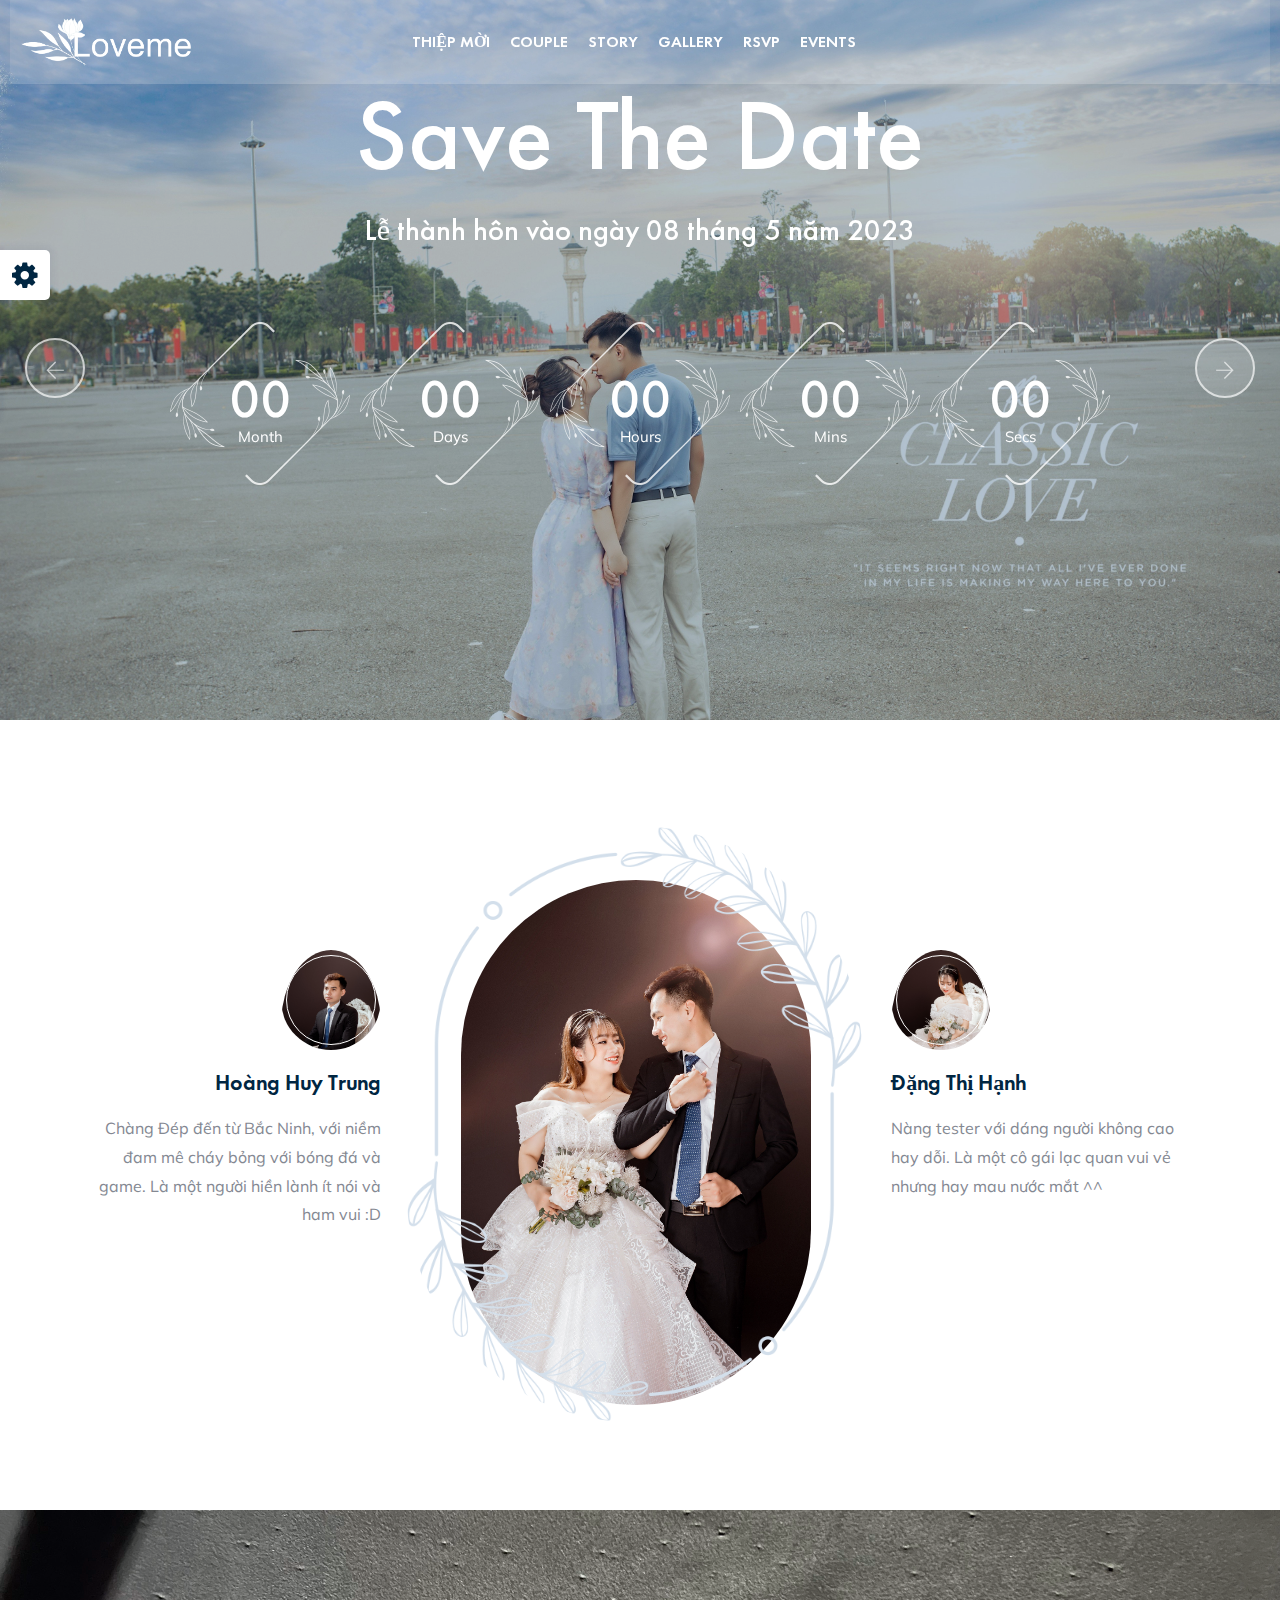
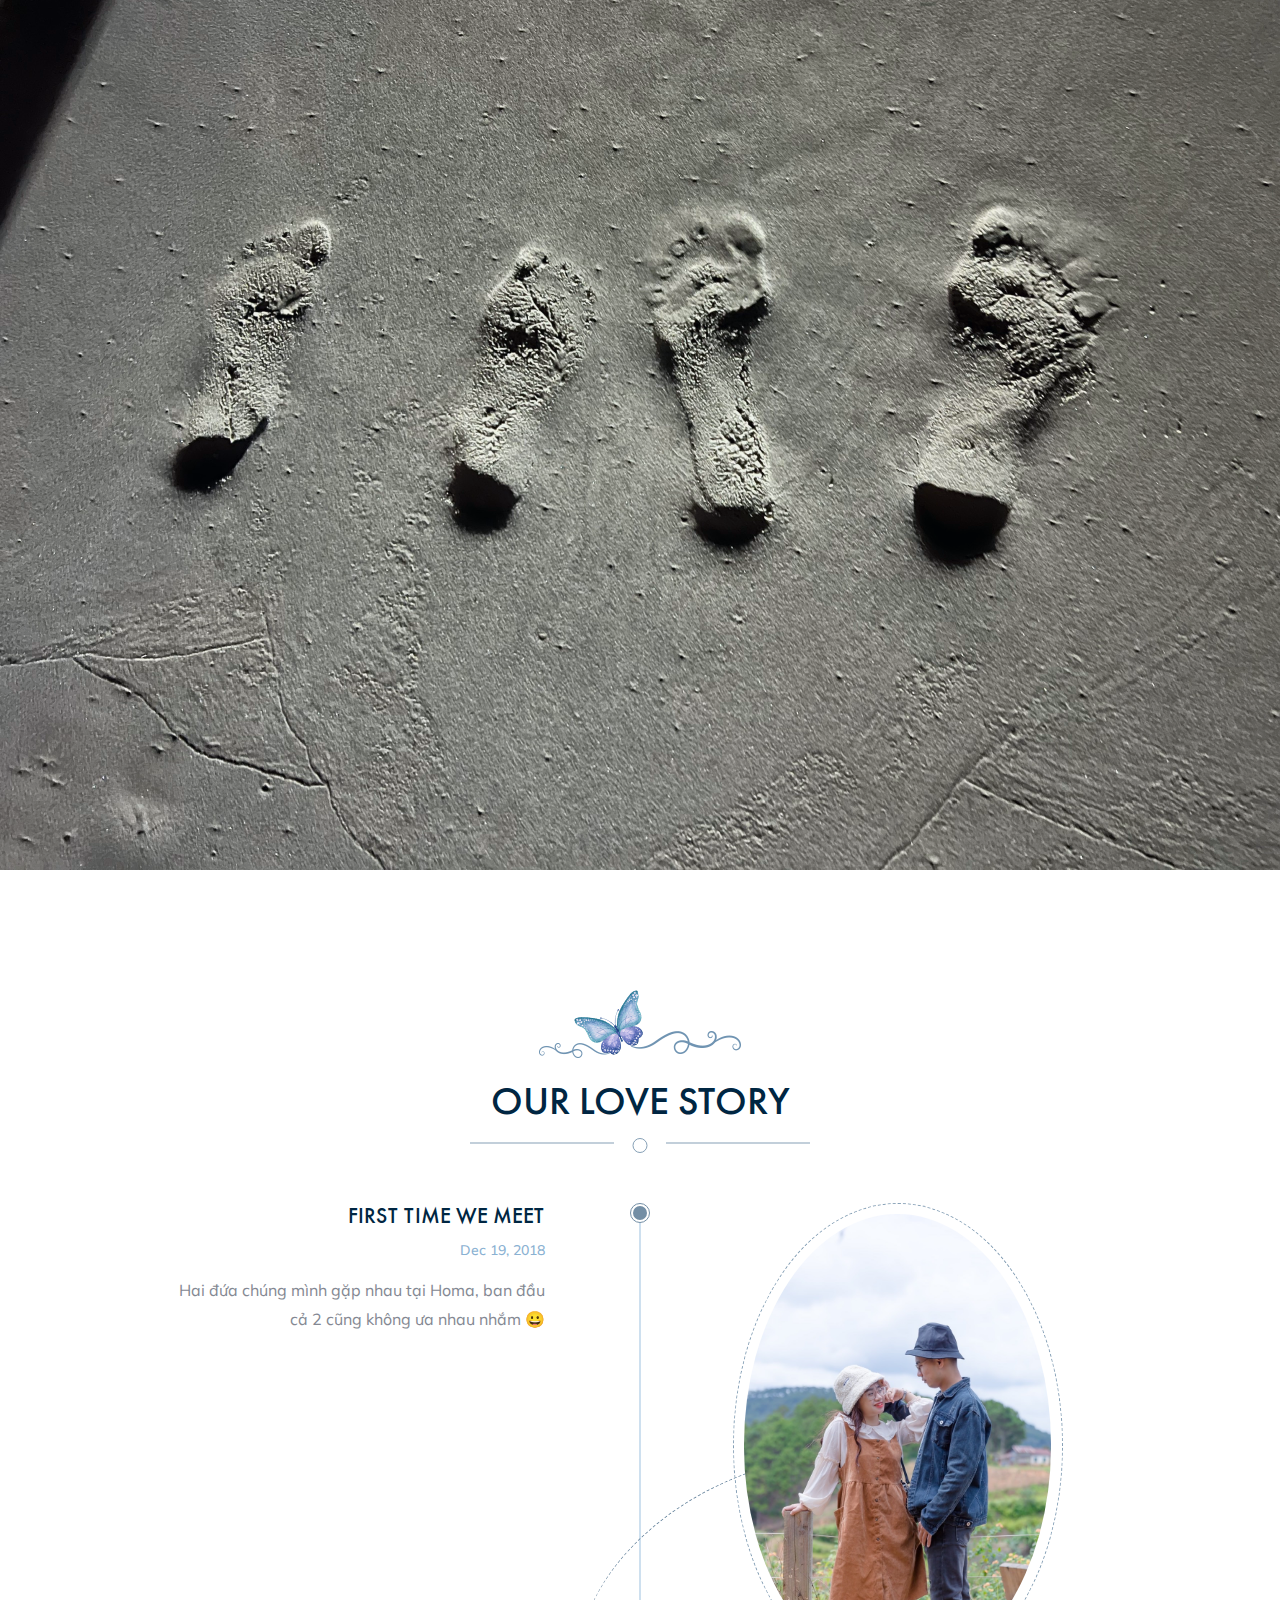
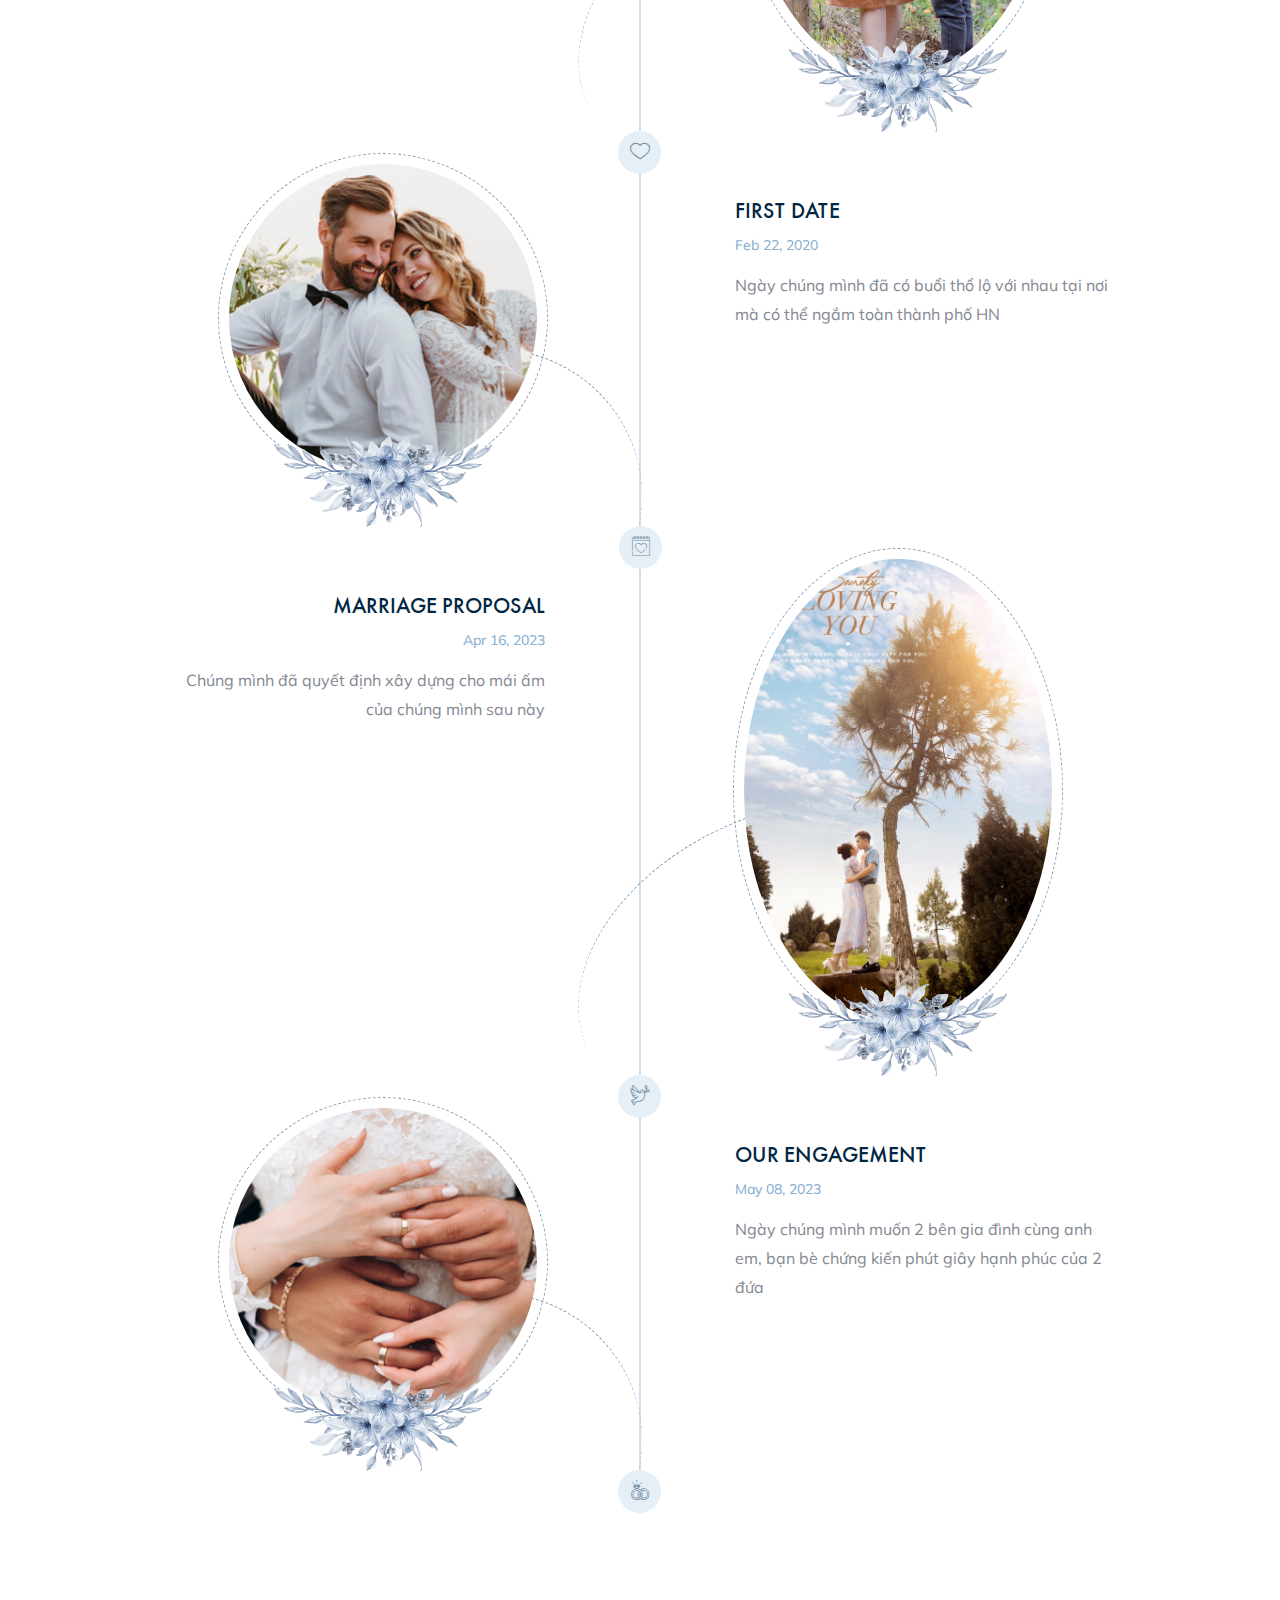
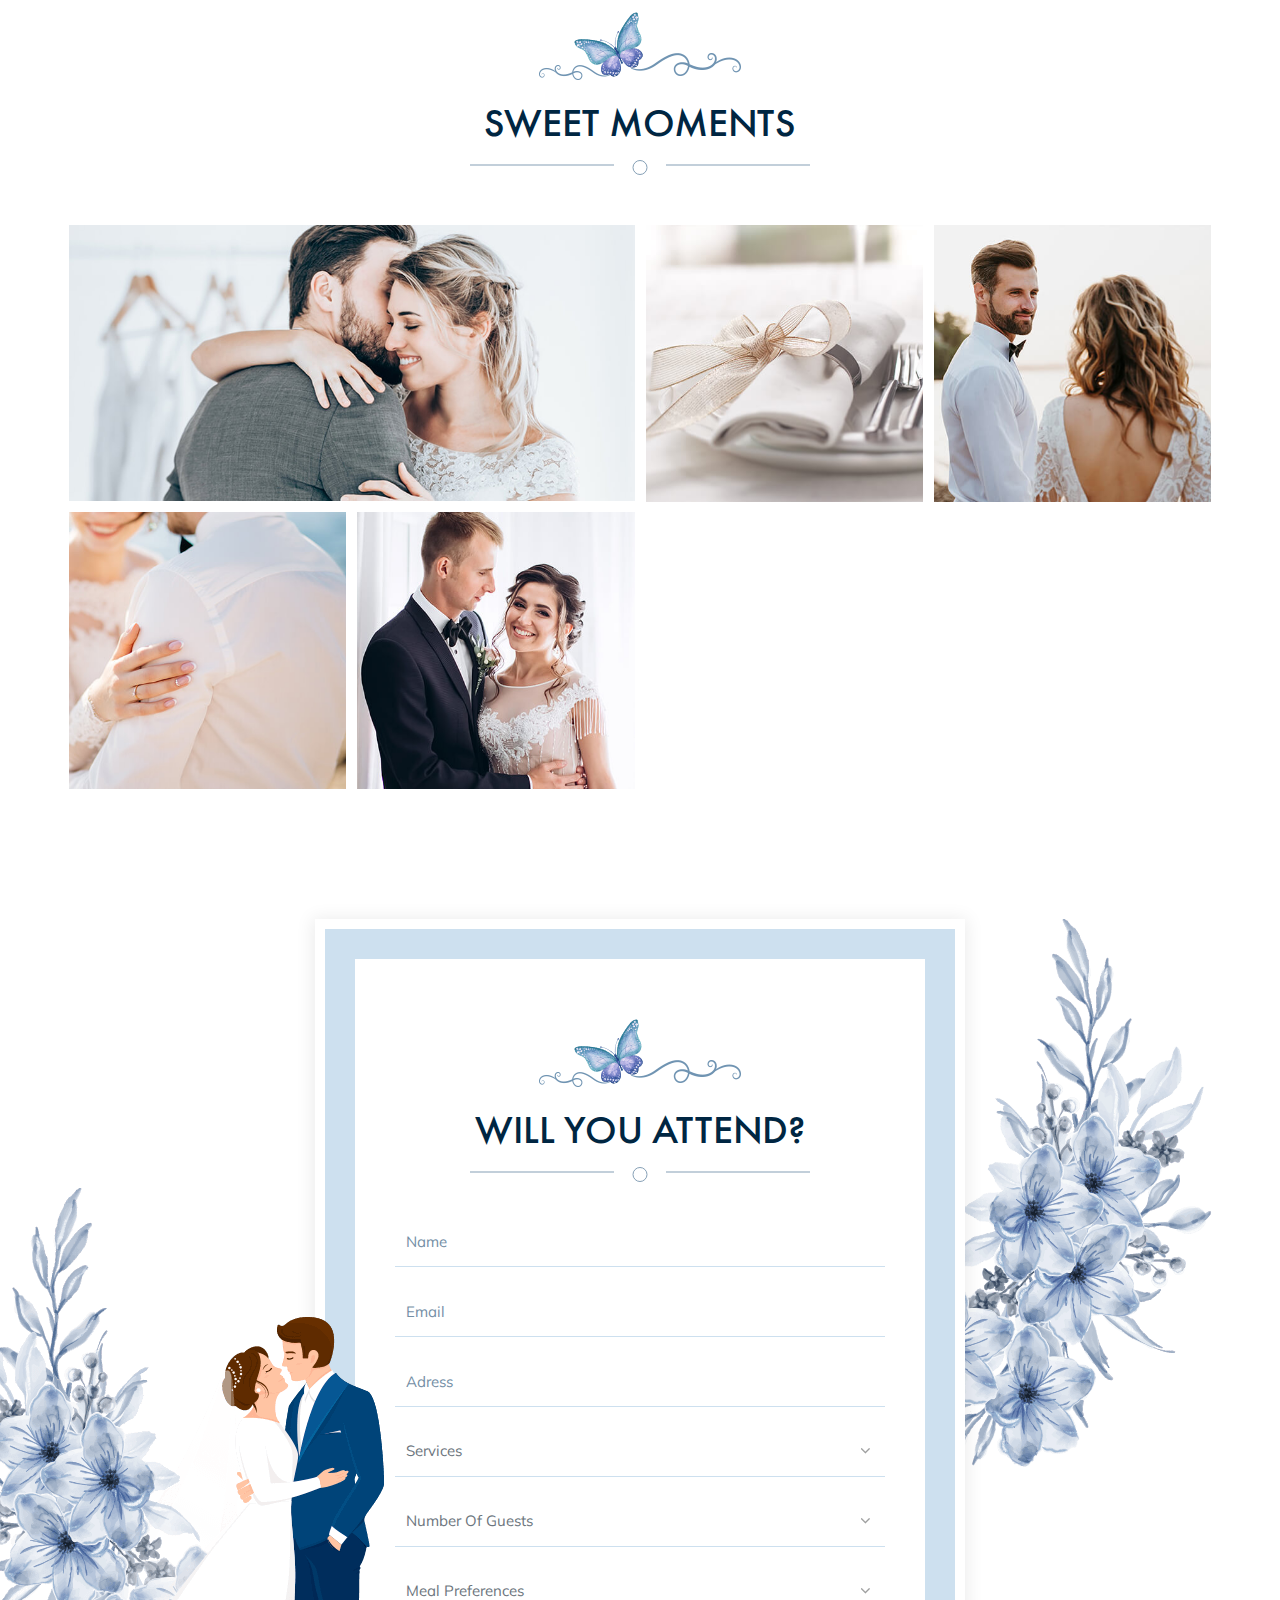
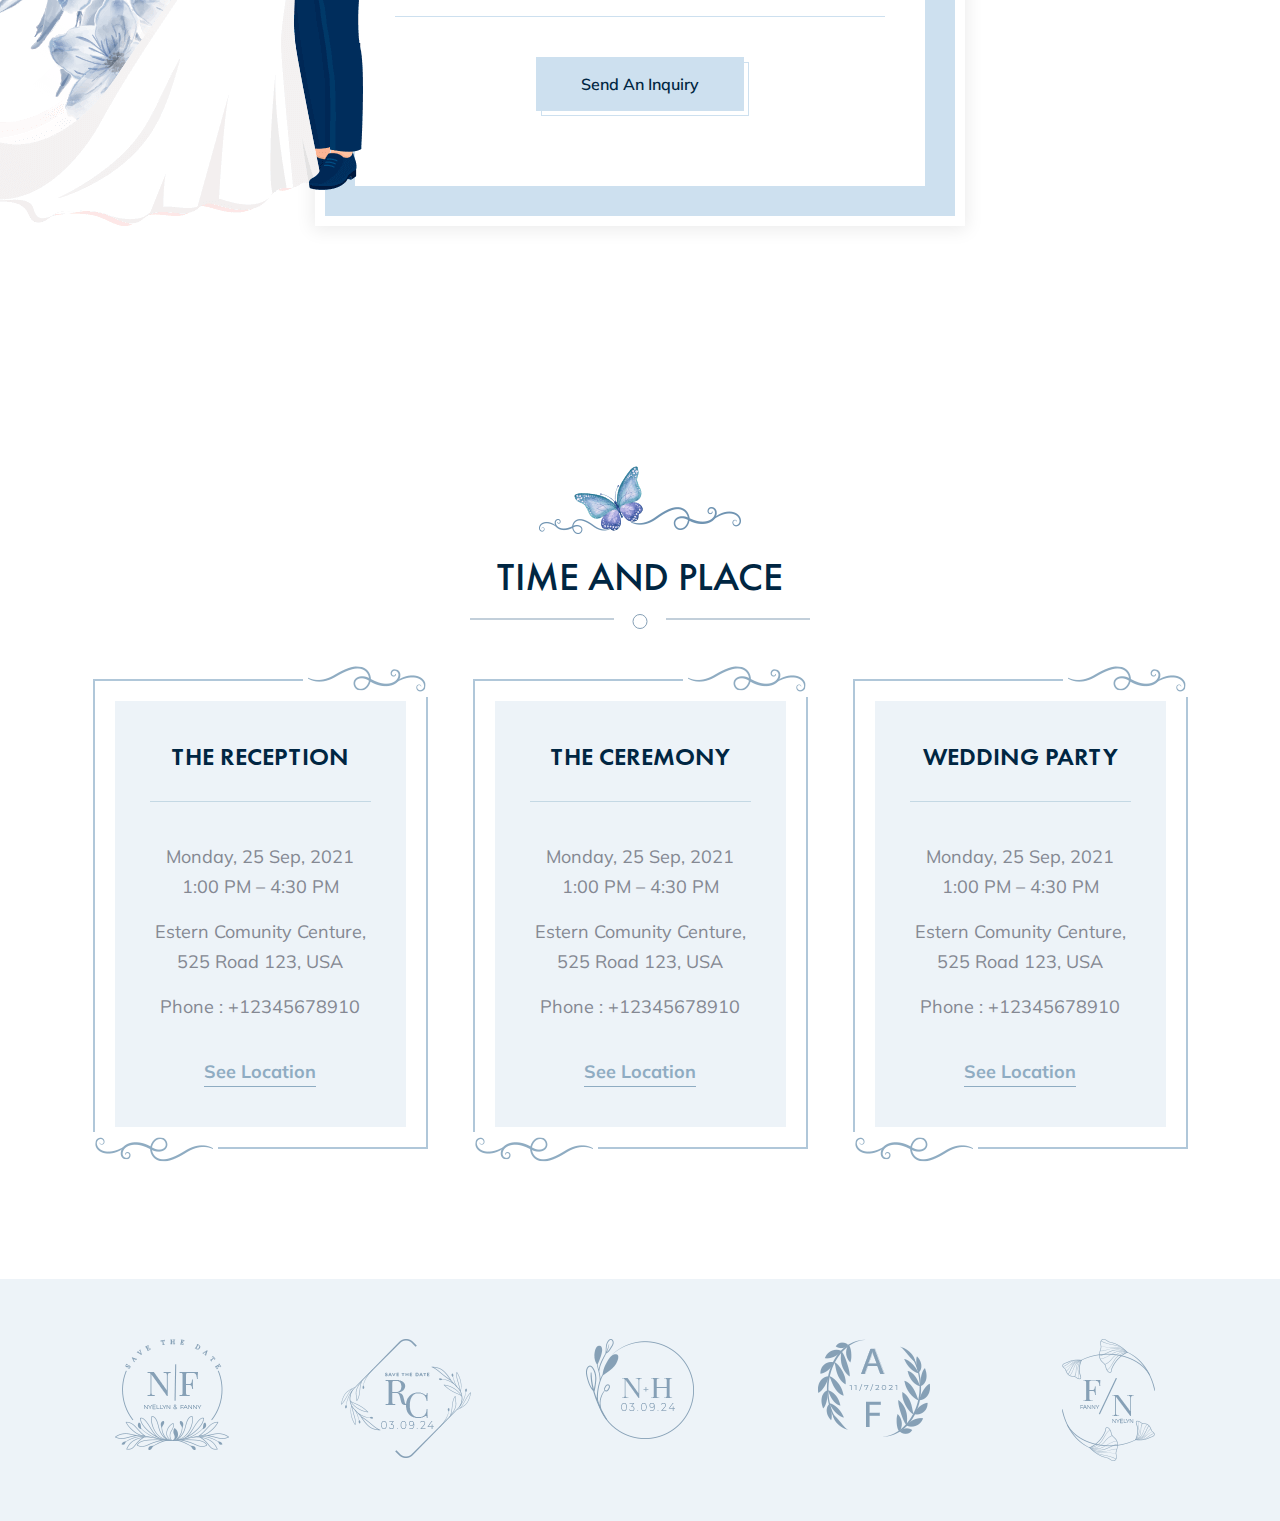
==== commit 9b0aeb0f: "add texxt" ====
--- a/index.html
+++ b/index.html
@@ -176,7 +176,10 @@
                     <img src="assets/images/couple/2.jpg" alt="" />
                   </div>
                   <h3>Hoàng Huy Trung</h3>
-                  <p>Bên nhau cũng một chữ tình</p>
+                  <p>
+                    Chàng Đép đến từ Bắc Ninh, với niềm đam mê cháy bỏng với
+                    bóng đá và game. Là một người hiền lành ít nói và ham vui :D
+                  </p>
                 </div>
                 <div class="middle-couple-pic">
                   <img src="assets/images/couple/1.jpg" alt="" />
@@ -189,7 +192,10 @@
                     <img src="assets/images/couple/3.jpg" alt="" />
                   </div>
                   <h3>Đặng Thị Hạnh</h3>
-                  <p>Ngọt bùi cay đắng, chúng mình có nhau</p>
+                  <p>
+                    Nàng tester với dáng người không cao hay dỗi. Là một cô gái
+                    lạc quan vui vẻ nhưng hay mau nước mắt ^^
+                  </p>
                 </div>
               </div>
             </div>
@@ -204,12 +210,6 @@
         <div class="wpo-video-item">
           <div class="wpo-video-img">
             <img src="assets/images/cta2.jpg" alt="" />
-            <a
-              href="https://www.youtube.com/embed/teLhLLlhfzc"
-              class="video-btn"
-              data-type="iframe"
-              ><i class="fi flaticon-play"></i
-            ></a>
           </div>
         </div>
       </section>
@@ -240,9 +240,8 @@
                       <h3>First time we meet</h3>
                       <span class="date">Dec 19, 2018</span>
                       <p>
-                        I must explain to you how all this mistaken idea of
-                        denouing pleasure and praising pain was born and I will
-                        give you com acount of system,the actual teach
+                        Hai đứa chúng mình gặp nhau tại Homa, ban đầu cả 2 cũng
+                        không ưa nhau nhắm 😀
                       </p>
                     </div>
                   </div>
@@ -280,9 +279,8 @@
                       <h3>First Date</h3>
                       <span class="date">Feb 22, 2020</span>
                       <p>
-                        I must explain to you how all this mistaken idea of
-                        denouing pleasure and praising pain was born and I will
-                        give you com acount of system,the actual teach
+                        Ngày chúng mình đã có buổi thổ lộ với nhau tại nơi mà có
+                        thể ngắm toàn thành phố HN
                       </p>
                     </div>
                   </div>
@@ -296,9 +294,8 @@
                       <h3>Marriage Proposal</h3>
                       <span class="date">Apr 16, 2023</span>
                       <p>
-                        I must explain to you how all this mistaken idea of
-                        denouing pleasure and praising pain was born and I will
-                        give you com acount of system,the actual teach
+                        Chúng mình đã quyết định xây dựng cho mái ấm của chúng
+                        mình sau này
                       </p>
                     </div>
                   </div>
@@ -336,9 +333,8 @@
                       <h3>Our Engagement</h3>
                       <span class="date">May 08, 2023</span>
                       <p>
-                        I must explain to you how all this mistaken idea of
-                        denouing pleasure and praising pain was born and I will
-                        give you com acount of system,the actual teach
+                        Ngày chúng mình muốn 2 bên gia đình cùng anh em, bạn bè
+                        chứng kiến phút giây hạnh phúc của 2 đứa
                       </p>
                     </div>
                   </div>
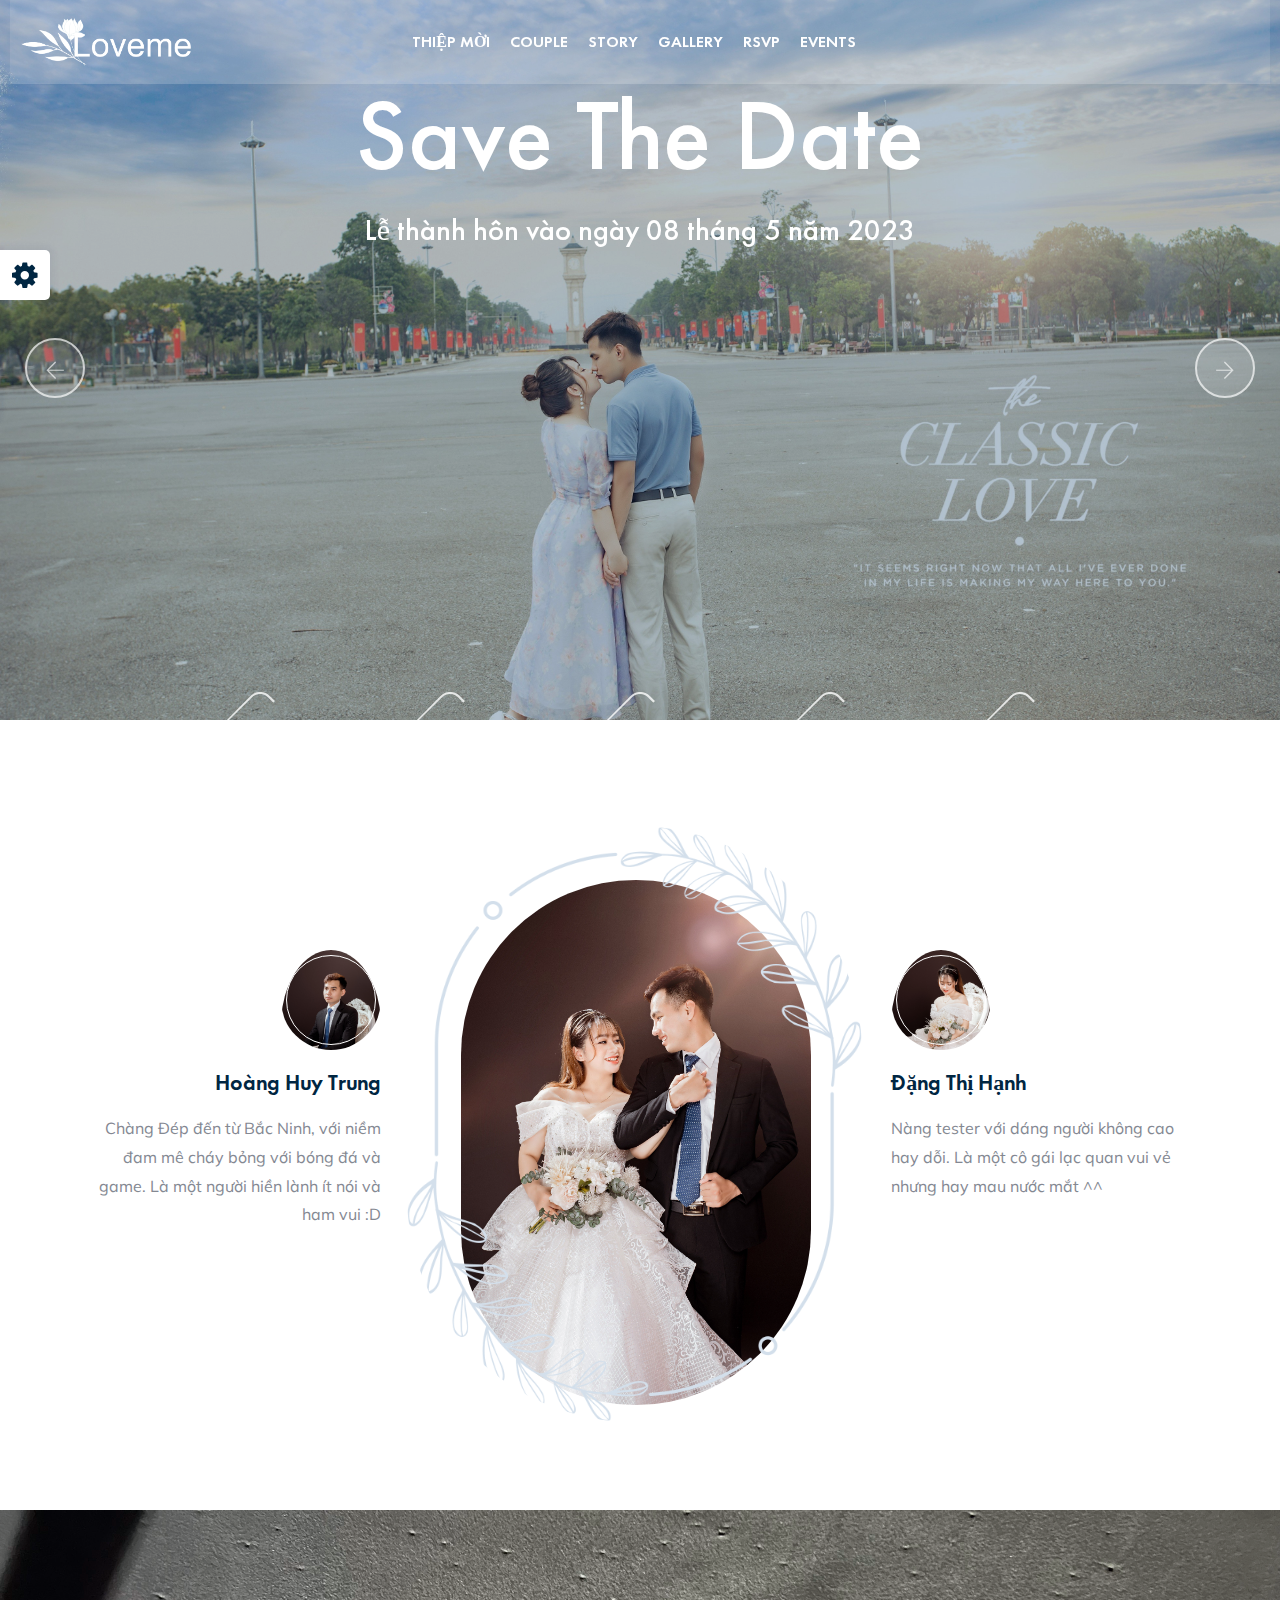
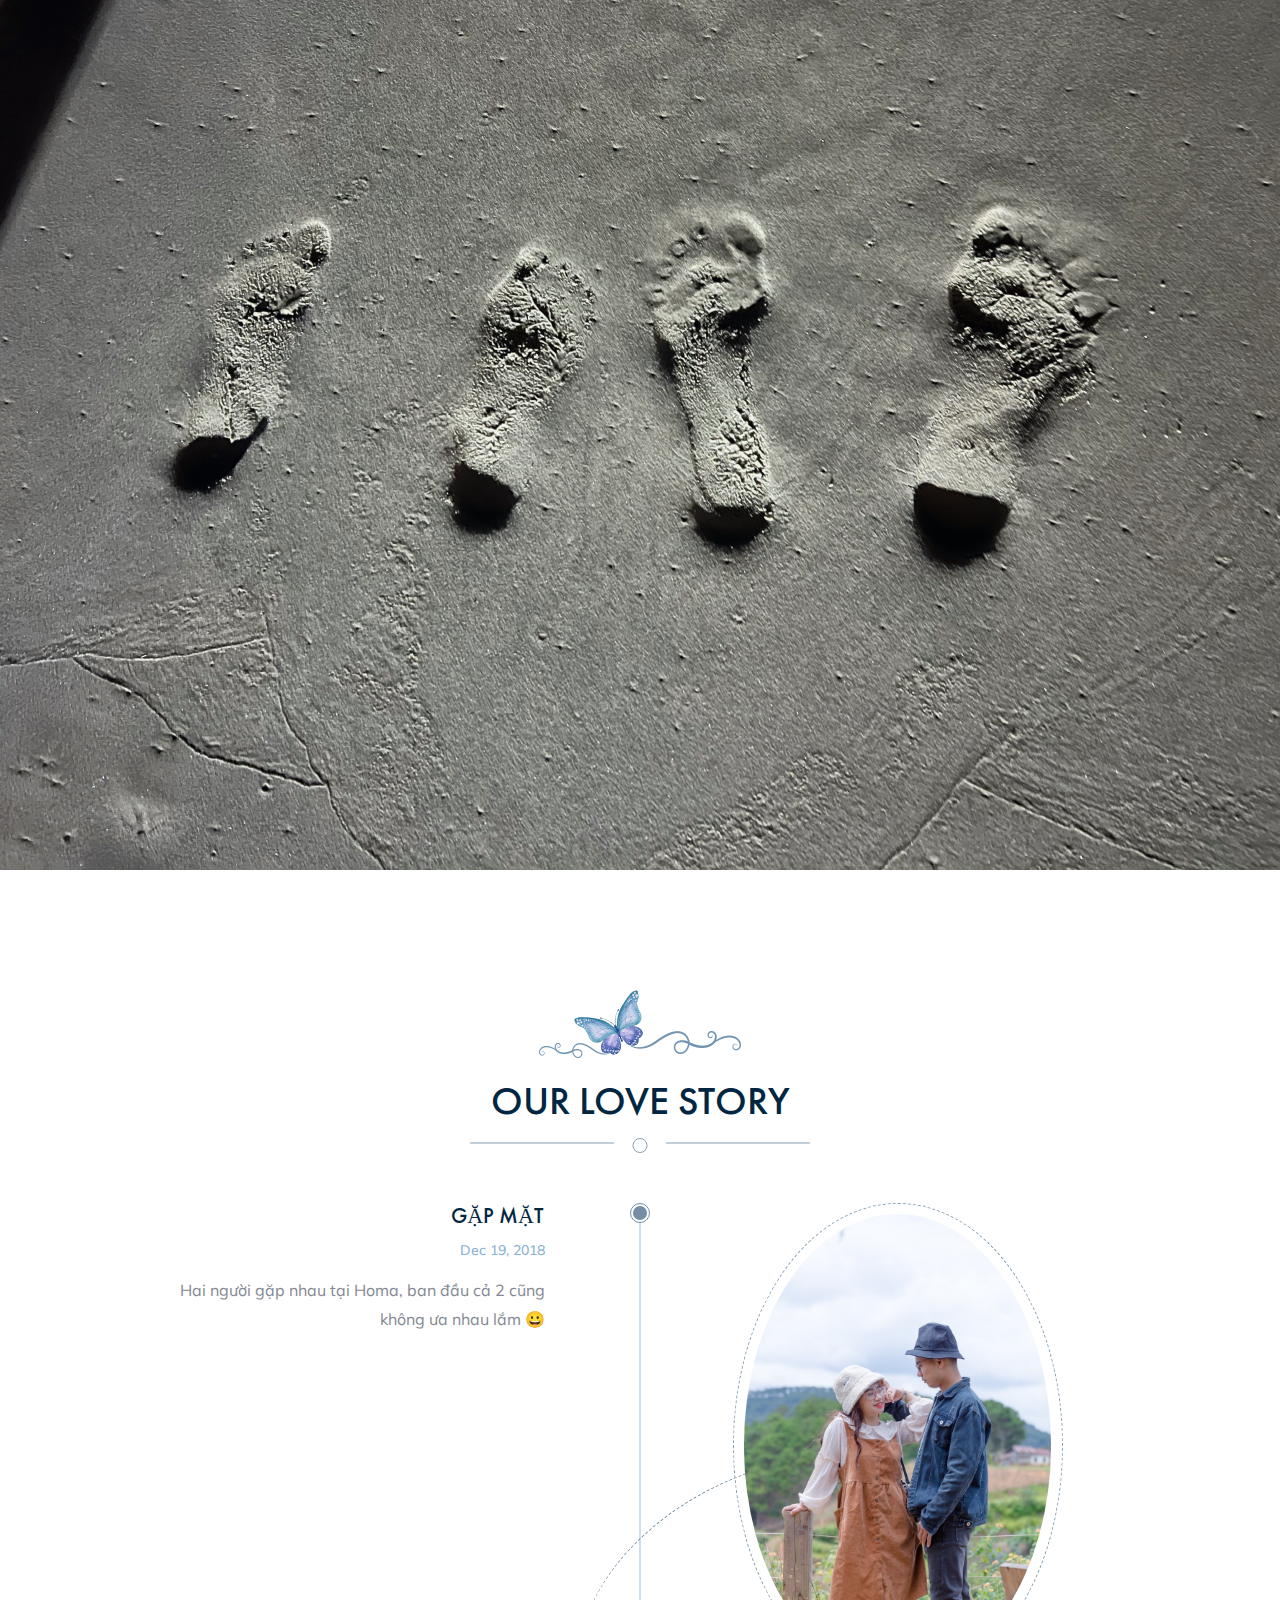
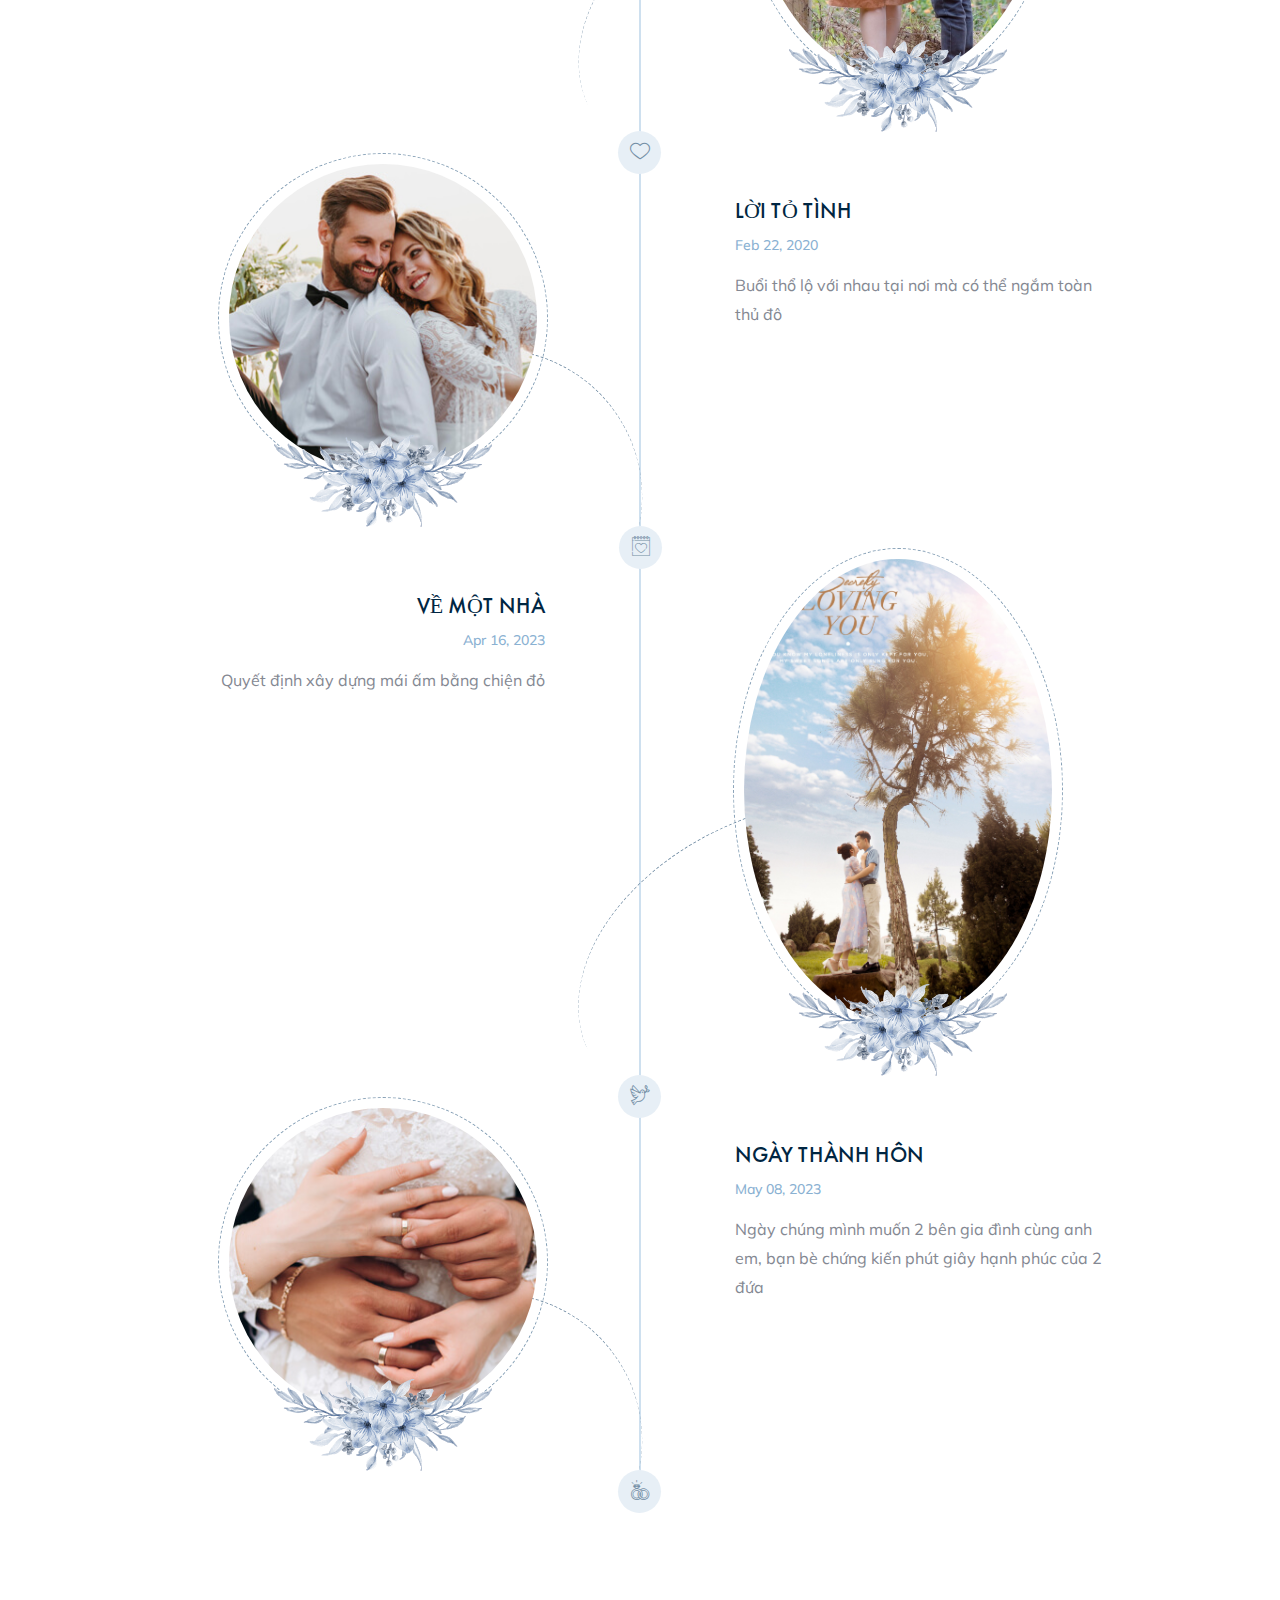
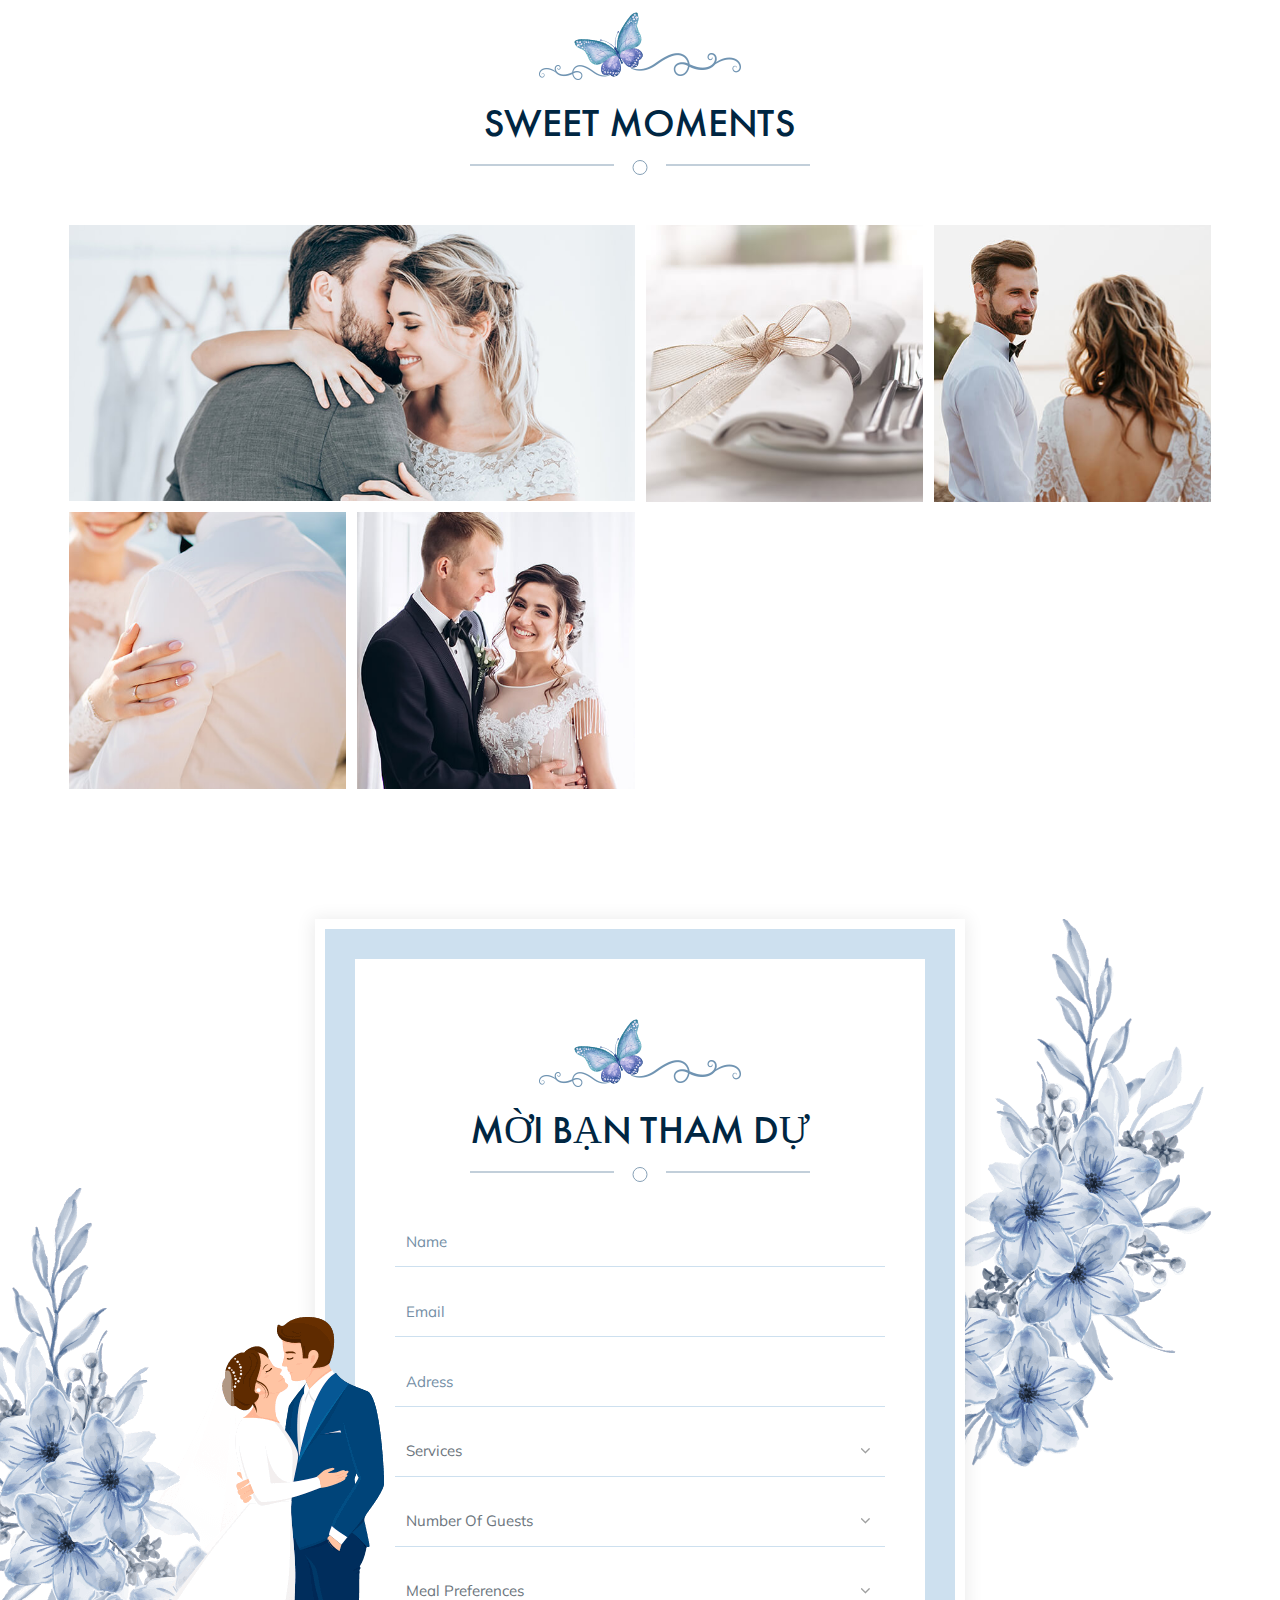
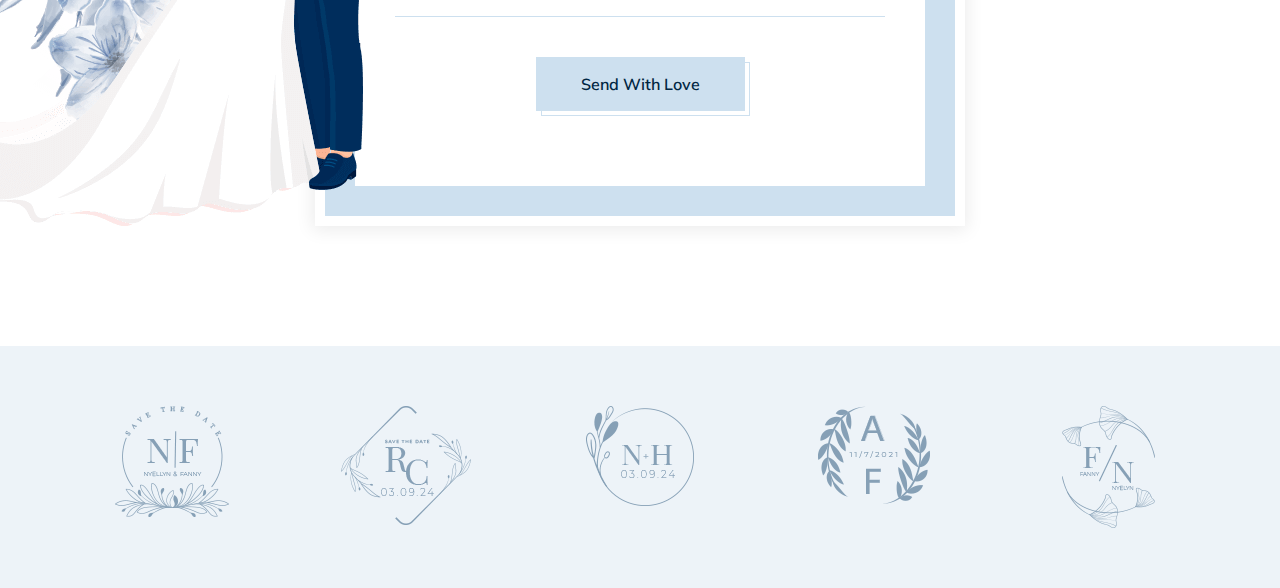
==== commit 4774b2f1: "done" ====
--- a/index.html
+++ b/index.html
@@ -118,7 +118,9 @@
               data-wow-duration="2.1s"
             >
               <div class="clock-grids">
-                <div id="clock"></div>
+                <div id="clock">
+                  
+                </div>
               </div>
             </div>
             <!-- end wpo-wedding-date -->
@@ -237,11 +239,11 @@
                 <div class="row">
                   <div class="col col-lg-6 col-12">
                     <div class="story-text right-align-text">
-                      <h3>First time we meet</h3>
+                      <h3>GẶP MẶT</h3>
                       <span class="date">Dec 19, 2018</span>
                       <p>
-                        Hai đứa chúng mình gặp nhau tại Homa, ban đầu cả 2 cũng
-                        không ưa nhau nhắm 😀
+                        Hai người gặp nhau tại Homa, ban đầu cả 2 cũng
+                        không ưa nhau lắm 😀
                       </p>
                     </div>
                   </div>
@@ -276,11 +278,11 @@
                       <i class="fi flaticon-heart"></i>
                     </span>
                     <div class="story-text">
-                      <h3>First Date</h3>
+                      <h3>LỜI TỎ TÌNH</h3>
                       <span class="date">Feb 22, 2020</span>
                       <p>
-                        Ngày chúng mình đã có buổi thổ lộ với nhau tại nơi mà có
-                        thể ngắm toàn thành phố HN
+                        Buổi thổ lộ với nhau tại nơi mà có
+                        thể ngắm toàn thủ đô
                       </p>
                     </div>
                   </div>
@@ -291,11 +293,10 @@
                       <i class="fi flaticon-calendar"></i>
                     </span>
                     <div class="story-text right-align-text">
-                      <h3>Marriage Proposal</h3>
+                      <h3>VỀ MỘT NHÀ</h3>
                       <span class="date">Apr 16, 2023</span>
                       <p>
-                        Chúng mình đã quyết định xây dựng cho mái ấm của chúng
-                        mình sau này
+                        Quyết định xây dựng mái ấm bằng chiện đỏ
                       </p>
                     </div>
                   </div>
@@ -330,7 +331,7 @@
                       <i class="fi flaticon-dove"></i>
                     </span>
                     <div class="story-text">
-                      <h3>Our Engagement</h3>
+                      <h3>NGÀY THÀNH HÔN</h3>
                       <span class="date">May 08, 2023</span>
                       <p>
                         Ngày chúng mình muốn 2 bên gia đình cùng anh em, bạn bè
@@ -499,7 +500,7 @@
                 <div class="section-title-simg">
                   <img src="assets/images/section-title2.png" alt="" />
                 </div>
-                <h2>WILL YOU ATTEND?</h2>
+                <h2>MỜI BẠN THAM DỰ</h2>
                 <div class="section-title-img">
                   <div class="round-ball"></div>
                 </div>
@@ -573,7 +574,7 @@
                 </div>
                 <div class="submit-area">
                   <button type="submit" class="theme-btn-s3">
-                    Send An Inquiry
+                    Send with love
                   </button>
                   <div id="c-loader">
                     <i class="ti-reload"></i>
@@ -600,104 +601,6 @@
       <!-- end of wpo-contact-section -->
 
       <!-- start wpo-event-section -->
-      <section class="wpo-event-section section-padding" id="event">
-        <div class="container">
-          <div class="row">
-            <div class="wpo-section-title-s2">
-              <div class="section-title-simg">
-                <img src="assets/images/section-title2.png" alt="" />
-              </div>
-              <h2>TIME AND PLACE</h2>
-              <div class="section-title-img">
-                <div class="round-ball"></div>
-              </div>
-            </div>
-          </div>
-          <div class="wpo-event-wrap">
-            <div class="row">
-              <div class="col col-lg-4 col-md-6 col-12">
-                <div class="wpo-event-item">
-                  <div class="wpo-event-text">
-                    <h2>The Reception</h2>
-                    <ul>
-                      <li>Monday, 25 Sep, 2021 1:00 PM – 4:30 PM</li>
-                      <li>Estern Comunity Centure, 525 Road 123, USA</li>
-                      <li>Phone : +12345678910</li>
-
-                      <li>
-                        <a
-                          class="popup-gmaps"
-                          href="https://www.google.com/maps/embed?pb=!1m18!1m12!1m3!1d25211.21212385712!2d144.95275648773628!3d-37.82748510398018!2m3!1f0!2f0!3f0!3m2!1i1024!2i768!4f13.1!3m3!1m2!1s0x6ad642af0f11fd81%3A0x5045675218ce7e0!2zTWVsYm91cm5lIFZJQyAzMDA0LCDgpoXgprjgp43gpp_gp43gprDgp4fgprLgpr_gpq_gprzgpr4!5e0!3m2!1sbn!2sbd!4v1503742051881"
-                          >See Location</a
-                        >
-                      </li>
-                    </ul>
-                  </div>
-                  <div class="event-shape-1">
-                    <img src="assets/images/event-shape-1.png" alt="" />
-                  </div>
-                  <div class="event-shape-2">
-                    <img src="assets/images/event-shape-2.png" alt="" />
-                  </div>
-                </div>
-              </div>
-              <div class="col col-lg-4 col-md-6 col-12">
-                <div class="wpo-event-item">
-                  <div class="wpo-event-text">
-                    <h2>THE CEREMONY</h2>
-                    <ul>
-                      <li>Monday, 25 Sep, 2021 1:00 PM – 4:30 PM</li>
-                      <li>Estern Comunity Centure, 525 Road 123, USA</li>
-                      <li>Phone : +12345678910</li>
-
-                      <li>
-                        <a
-                          class="popup-gmaps"
-                          href="https://www.google.com/maps/embed?pb=!1m18!1m12!1m3!1d25211.21212385712!2d144.95275648773628!3d-37.82748510398018!2m3!1f0!2f0!3f0!3m2!1i1024!2i768!4f13.1!3m3!1m2!1s0x6ad642af0f11fd81%3A0x5045675218ce7e0!2zTWVsYm91cm5lIFZJQyAzMDA0LCDgpoXgprjgp43gpp_gp43gprDgp4fgprLgpr_gpq_gprzgpr4!5e0!3m2!1sbn!2sbd!4v1503742051881"
-                          >See Location</a
-                        >
-                      </li>
-                    </ul>
-                  </div>
-                  <div class="event-shape-1">
-                    <img src="assets/images/event-shape-1.png" alt="" />
-                  </div>
-                  <div class="event-shape-2">
-                    <img src="assets/images/event-shape-2.png" alt="" />
-                  </div>
-                </div>
-              </div>
-              <div class="col col-lg-4 col-md-6 col-12">
-                <div class="wpo-event-item">
-                  <div class="wpo-event-text">
-                    <h2>Wedding Party</h2>
-                    <ul>
-                      <li>Monday, 25 Sep, 2021 1:00 PM – 4:30 PM</li>
-                      <li>Estern Comunity Centure, 525 Road 123, USA</li>
-                      <li>Phone : +12345678910</li>
-
-                      <li>
-                        <a
-                          class="popup-gmaps"
-                          href="https://www.google.com/maps/embed?pb=!1m18!1m12!1m3!1d25211.21212385712!2d144.95275648773628!3d-37.82748510398018!2m3!1f0!2f0!3f0!3m2!1i1024!2i768!4f13.1!3m3!1m2!1s0x6ad642af0f11fd81%3A0x5045675218ce7e0!2zTWVsYm91cm5lIFZJQyAzMDA0LCDgpoXgprjgp43gpp_gp43gprDgp4fgprLgpr_gpq_gprzgpr4!5e0!3m2!1sbn!2sbd!4v1503742051881"
-                          >See Location</a
-                        >
-                      </li>
-                    </ul>
-                  </div>
-                  <div class="event-shape-1">
-                    <img src="assets/images/event-shape-1.png" alt="" />
-                  </div>
-                  <div class="event-shape-2">
-                    <img src="assets/images/event-shape-2.png" alt="" />
-                  </div>
-                </div>
-              </div>
-            </div>
-          </div>
-        </div>
-        <!-- end container -->
-      </section>
       <!-- end wpo-event-section -->
       <!-- start wpo-partners-section -->
       <section class="wpo-partners-section-s3">
--- a/assets/css/style.css
+++ b/assets/css/style.css
@@ -4623,7 +4623,7 @@
 }
 
 .wpo-hero-style-3 .wpo-wedding-date {
-    padding-top: 30px;
+    padding-top: 400px;
 }
 
 @media (max-width: 575px) {
